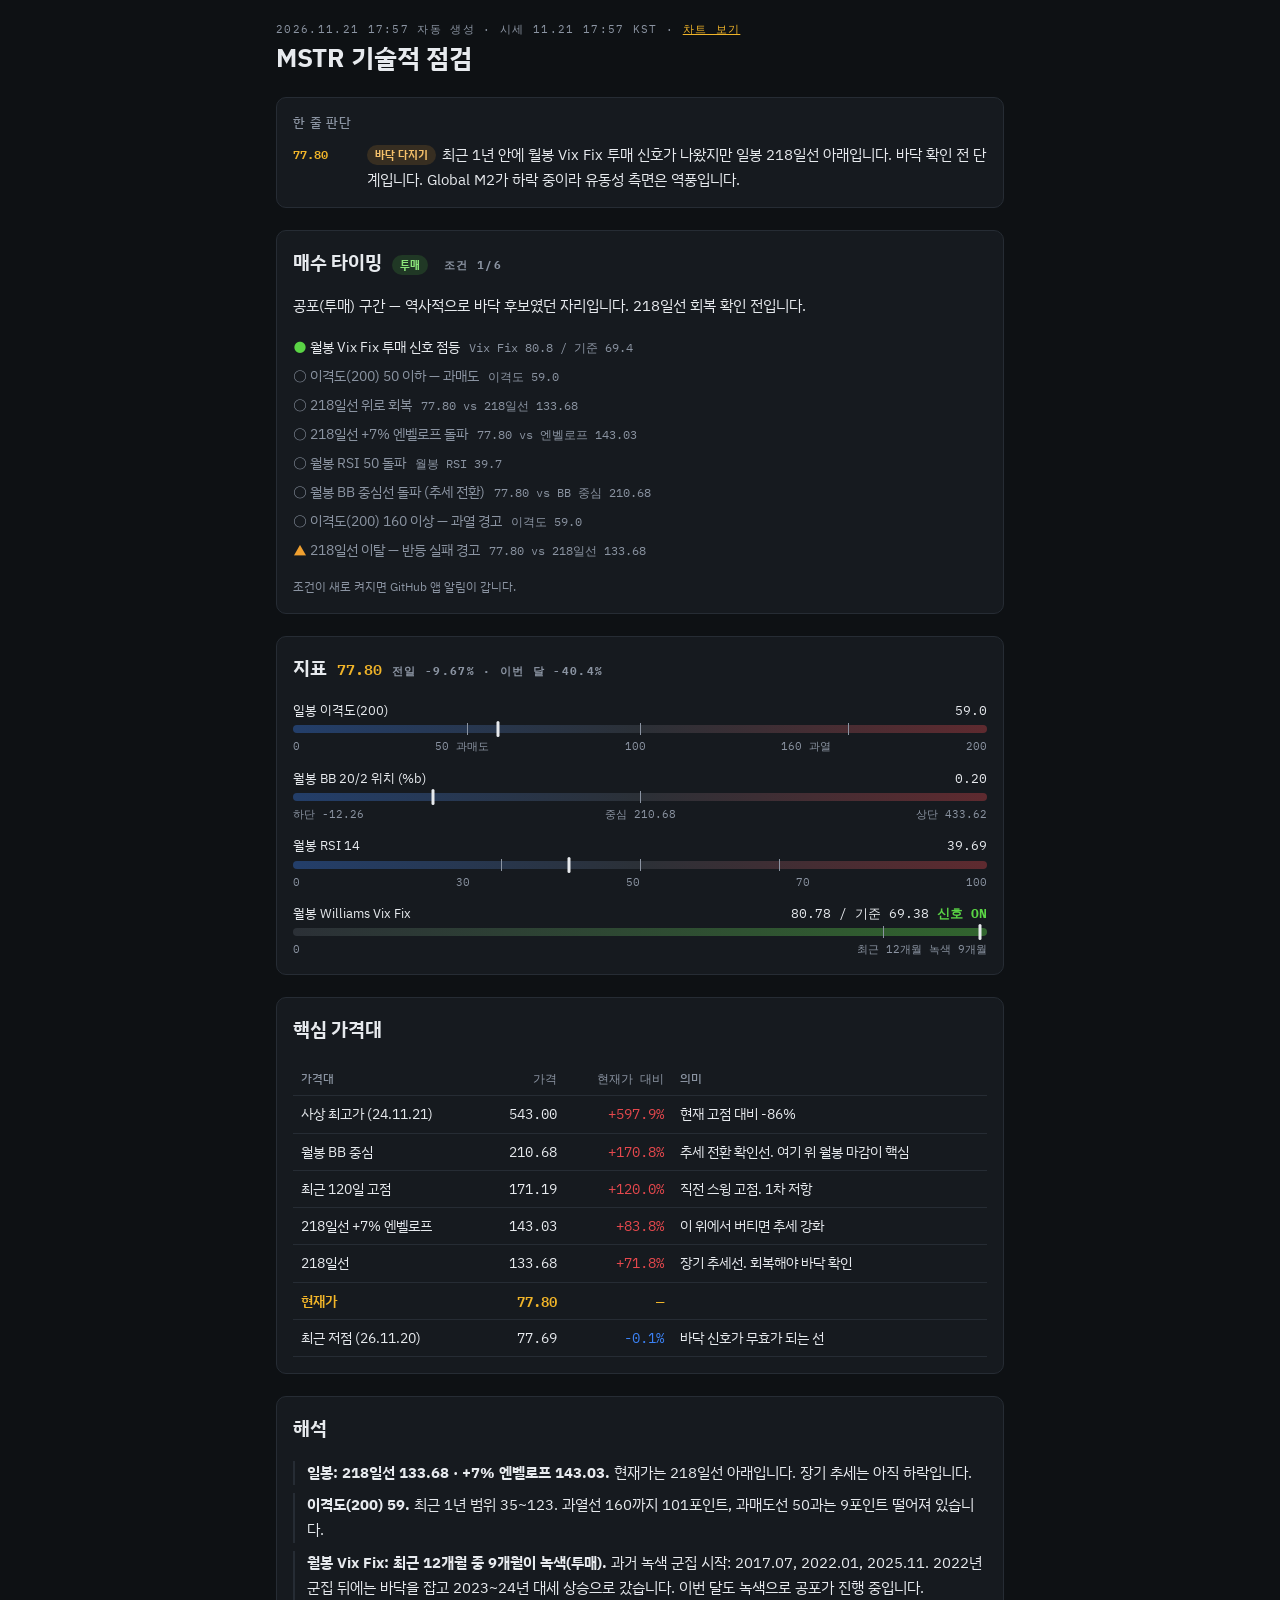
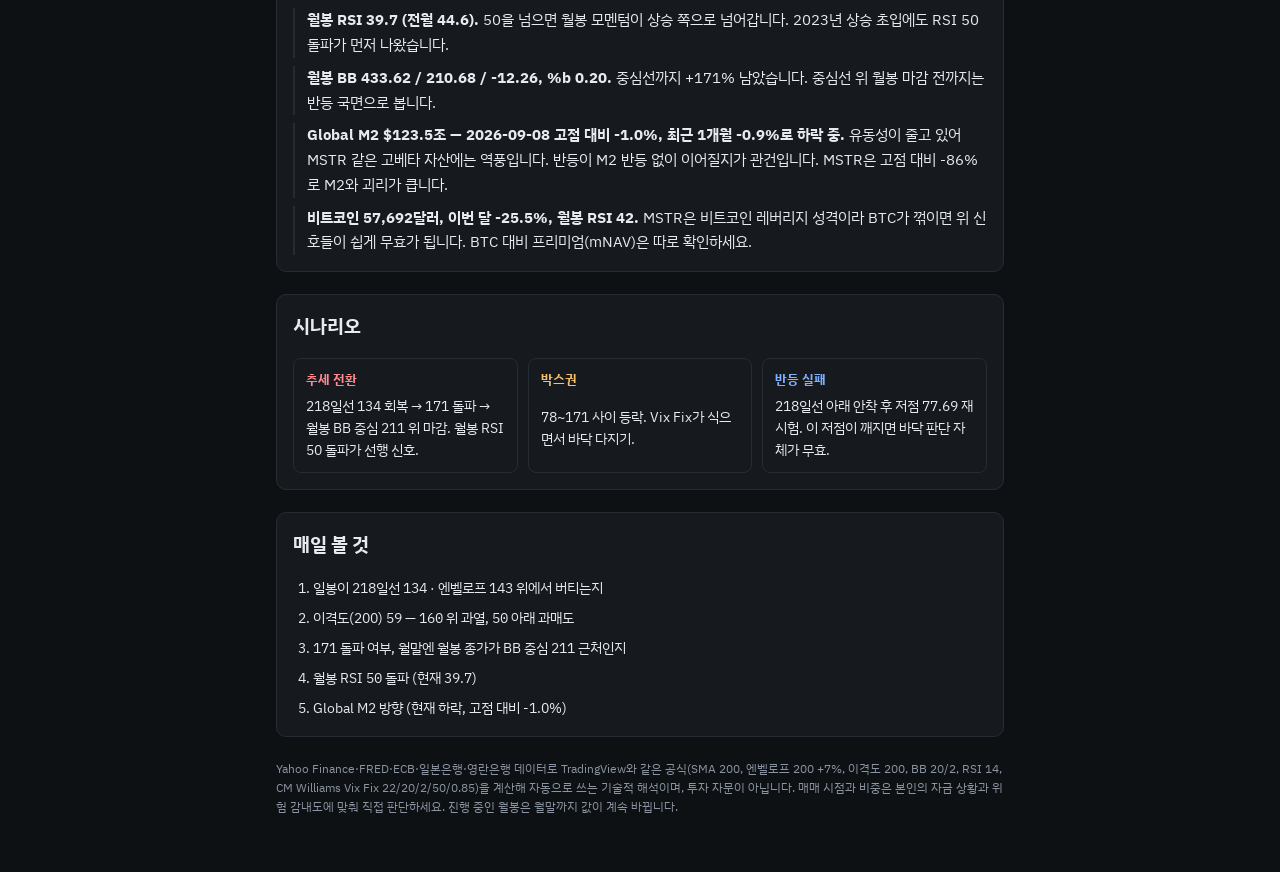
==== report.html @ 1c13c68f "data: 2026-11-21 08:57" ====
<!doctype html><html lang="ko"><head><meta charset="utf-8"><meta name="viewport" content="width=device-width,initial-scale=1,viewport-fit=cover">
<title>MSTR 기술적 점검</title>
<link rel="stylesheet" href="https://fonts.googleapis.com/css2?family=IBM+Plex+Sans+KR:wght@400;500;700&family=IBM+Plex+Mono:wght@400;600&display=swap">
<style>
  
  :root {
    --bg:#0e1114; --panel:#161a1f; --line:#262c34; --fg:#e7eaee; --muted:#8b94a2;
    --accent:#f0b429; --bull:#e5484d; --bear:#3b82f6; --ok:#5ad445; --warn:#f0a030;
    --sans:"IBM Plex Sans KR","Apple SD Gothic Neo","Noto Sans KR",system-ui,sans-serif;
    --mono:"IBM Plex Mono",ui-monospace,Menlo,monospace;
    color-scheme:dark;
  }
  * { box-sizing:border-box; }
  body { margin:0; background:var(--bg); color:var(--fg); font-family:var(--sans); font-size:15px; line-height:1.65; }
  .wrap { max-width:760px; margin:0 auto; padding-inline:16px; padding-block:20px 56px; display:flex; flex-direction:column; gap:22px; }
  header { display:flex; flex-direction:column; gap:4px; }
  .eyebrow { font-family:var(--mono); font-size:11px; letter-spacing:.12em; text-transform:uppercase; color:var(--muted); }
  h1 { margin:0; font-size:26px; line-height:1.25; text-wrap:balance; }
  h2 { margin:0; font-size:19px; display:flex; align-items:baseline; gap:10px; flex-wrap:wrap; }
  h2 .px { font-family:var(--mono); font-size:15px; color:var(--accent); font-weight:600; }
  h3 { margin:0; font-size:13px; letter-spacing:.06em; color:var(--muted); font-weight:500; }
  p { margin:0; }
  .num { font-family:var(--mono); font-variant-numeric:tabular-nums; }
  .bl { background:var(--panel); border:1px solid var(--line); border-radius:10px; padding:14px 16px; display:grid; gap:10px; }
  .bl-row { display:grid; grid-template-columns:64px 1fr; gap:10px; align-items:start; }
  .tag { font-family:var(--mono); font-size:12px; font-weight:600; padding:2px 0; color:var(--accent); }
  .pill { display:inline-block; font-size:11px; font-weight:700; padding:1px 8px; border-radius:999px; margin-right:6px; vertical-align:1px; }
  .p-hot { background:rgba(229,72,77,.16); color:#ff8a8d; }
  .p-turn { background:rgba(90,212,69,.14); color:#8be37a; }
  .p-mix { background:rgba(240,160,48,.15); color:#f5c06a; }
  section.card { background:var(--panel); border:1px solid var(--line); border-radius:10px; padding:16px; display:flex; flex-direction:column; gap:16px; }
  .gauges { display:grid; gap:12px; }
  .g { display:grid; gap:4px; }
  .g-top { display:flex; justify-content:space-between; font-size:13px; gap:8px; }
  .g-top span:last-child { font-family:var(--mono); color:var(--fg); }
  .track { position:relative; height:8px; border-radius:4px; background:linear-gradient(90deg, rgba(59,130,246,.35), rgba(139,148,162,.18) 50%, rgba(229,72,77,.35)); }
  .track.vix { background:linear-gradient(90deg, rgba(139,148,162,.18), rgba(90,212,69,.4)); }
  .mark { position:absolute; top:-4px; width:3px; height:16px; background:var(--fg); border-radius:2px; transform:translateX(-50%); }
  .tick { position:absolute; top:-2px; width:1px; height:12px; background:var(--muted); }
  .g-cap { display:flex; justify-content:space-between; font-family:var(--mono); font-size:11px; color:var(--muted); }
  .levels { overflow-x:auto; }
  table { width:100%; border-collapse:collapse; font-size:13.5px; }
  th, td { text-align:left; padding:7px 8px; border-bottom:1px solid var(--line); vertical-align:top; }
  th { font-weight:500; color:var(--muted); font-size:12px; }
  td.r, th.r { text-align:right; font-family:var(--mono); font-variant-numeric:tabular-nums; white-space:nowrap; }
  .up { color:var(--bull); } .dn { color:var(--bear); }
  .read { display:grid; gap:8px; }
  .read p { padding-left:12px; border-left:2px solid var(--line); }
  .read b { color:var(--fg); }
  .sc { display:grid; grid-template-columns:repeat(auto-fit,minmax(200px,1fr)); gap:10px; }
  .sc > div { border:1px solid var(--line); border-radius:8px; padding:10px 12px; display:grid; gap:4px; min-width:0; font-size:13.5px; }
  .sc .h { font-weight:700; font-size:13px; }
  .sc .h.b { color:#ff8a8d; } .sc .h.n { color:#f5c06a; } .sc .h.s { color:#7fb0ff; }
  ol.check { margin:0; padding-left:20px; display:grid; gap:6px; font-size:14px; }
  .fine { font-size:12px; color:var(--muted); line-height:1.6; }
  @media (max-width:480px){ h1 { font-size:22px; } .bl-row { grid-template-columns:52px 1fr; } }

  a { color:var(--accent); }
  .on { color:var(--ok); }
 tr.cur td { color:var(--accent); font-weight:600; } .alist { list-style:none; margin:0; padding:0; display:grid; gap:6px; font-size:14px; } .alist li { color:var(--muted); } .alist li.on { color:var(--fg); } .alist li.on span { color:var(--ok); } .alist li.warn span { color:var(--warn); } .alist em { font-style:normal; font-family:var(--mono); font-size:12px; color:var(--muted); margin-left:6px; } .st-투매,.st-회복 { background:rgba(90,212,69,.16); color:#8be37a; } .st-전환 { background:rgba(41,98,255,.2); color:#8fb0ff; } .st-과열 { background:rgba(229,72,77,.16); color:#ff8a8d; } .st-관망 { background:rgba(139,148,162,.18); color:#c9cfd8; }</style></head><body><div class="wrap">
<header><span class="eyebrow">2026.11.21 17:57 자동 생성 · 시세 11.21 17:57 KST · <a href="./">차트 보기</a></span>
<h1>MSTR 기술적 점검</h1></header>

<div class="bl"><h3>한 줄 판단</h3>
<div class="bl-row"><span class="tag">77.80</span><p><span class="pill p-mix">바닥 다지기</span>최근 1년 안에 월봉 Vix Fix 투매 신호가 나왔지만 일봉 218일선 아래입니다. 바닥 확인 전 단계입니다. Global M2가 하락 중이라 유동성 측면은 역풍입니다.</p></div></div>

<section class="card"><h2>매수 타이밍 <span class="pill st-투매">투매</span><span class="eyebrow">조건 1/6</span></h2>
<p>공포(투매) 구간 — 역사적으로 바닥 후보였던 자리입니다. 218일선 회복 확인 전입니다.</p><ul class="alist"><li class="on"><span>●</span> 월봉 Vix Fix 투매 신호 점등 <em>Vix Fix 80.8 / 기준 69.4</em></li><li class=""><span>○</span> 이격도(200) 50 이하 — 과매도 <em>이격도 59.0</em></li><li class=""><span>○</span> 218일선 위로 회복 <em>77.80 vs 218일선 133.68</em></li><li class=""><span>○</span> 218일선 +7% 엔벨로프 돌파 <em>77.80 vs 엔벨로프 143.03</em></li><li class=""><span>○</span> 월봉 RSI 50 돌파 <em>월봉 RSI 39.7</em></li><li class=""><span>○</span> 월봉 BB 중심선 돌파 (추세 전환) <em>77.80 vs BB 중심 210.68</em></li><li class=""><span>○</span> 이격도(200) 160 이상 — 과열 경고 <em>이격도 59.0</em></li><li class="warn"><span>▲</span> 218일선 이탈 — 반등 실패 경고 <em>77.80 vs 218일선 133.68</em></li></ul><p class="fine">조건이 새로 켜지면 GitHub 앱 알림이 갑니다.</p></section>

<section class="card"><h2>지표 <span class="px">77.80</span><span class="eyebrow">전일 -9.67% · 이번 달 -40.4%</span></h2>
<div class="gauges">
<div class="g"><div class="g-top"><span>일봉 이격도(200)</span><span>59.0</span></div><div class="track"><span class="tick" style="left:25%"></span><span class="tick" style="left:50%"></span><span class="tick" style="left:80%"></span><span class="mark" style="left:29.5%"></span></div><div class="g-cap"><span>0</span><span>50 과매도</span><span>100</span><span>160 과열</span><span>200</span></div></div>
<div class="g"><div class="g-top"><span>월봉 BB 20/2 위치 (%b)</span><span>0.20</span></div><div class="track"><span class="tick" style="left:50%"></span><span class="mark" style="left:20.2%"></span></div><div class="g-cap"><span>하단 -12.26</span><span>중심 210.68</span><span>상단 433.62</span></div></div>
<div class="g"><div class="g-top"><span>월봉 RSI 14</span><span>39.69</span></div><div class="track"><span class="tick" style="left:30%"></span><span class="tick" style="left:50%"></span><span class="tick" style="left:70%"></span><span class="mark" style="left:39.7%"></span></div><div class="g-cap"><span>0</span><span>30</span><span>50</span><span>70</span><span>100</span></div></div>
<div class="g"><div class="g-top"><span>월봉 Williams Vix Fix</span><span>80.78 / 기준 69.38 <b class="on">신호 ON</b></span></div><div class="track vix"><span class="tick" style="left:85%"></span><span class="mark" style="left:99.0%"></span></div><div class="g-cap"><span>0</span><span>최근 12개월 녹색 9개월</span></div></div>
</div></section>

<section class="card"><h2>핵심 가격대</h2>
<div class="levels"><table><thead><tr><th>가격대</th><th class="r">가격</th><th class="r">현재가 대비</th><th>의미</th></tr></thead><tbody>
<tr><td>사상 최고가 (24.11.21)</td><td class="r">543.00</td><td class="r up">+597.9%</td><td>현재 고점 대비 -86%</td></tr><tr><td>월봉 BB 중심</td><td class="r">210.68</td><td class="r up">+170.8%</td><td>추세 전환 확인선. 여기 위 월봉 마감이 핵심</td></tr><tr><td>최근 120일 고점</td><td class="r">171.19</td><td class="r up">+120.0%</td><td>직전 스윙 고점. 1차 저항</td></tr><tr><td>218일선 +7% 엔벨로프</td><td class="r">143.03</td><td class="r up">+83.8%</td><td>이 위에서 버티면 추세 강화</td></tr><tr><td>218일선</td><td class="r">133.68</td><td class="r up">+71.8%</td><td>장기 추세선. 회복해야 바닥 확인</td></tr><tr class="cur"><td>현재가</td><td class="r">77.80</td><td class="r">—</td><td></td></tr><tr><td>최근 저점 (26.11.20)</td><td class="r">77.69</td><td class="r dn">-0.1%</td><td>바닥 신호가 무효가 되는 선</td></tr>
</tbody></table></div></section>

<section class="card"><h2>해석</h2><div class="read"><p><b>일봉: 218일선 133.68 · +7% 엔벨로프 143.03.</b> 현재가는 218일선 아래입니다. 장기 추세는 아직 하락입니다.</p><p><b>이격도(200) 59.</b> 최근 1년 범위 35~123. 과열선 160까지 101포인트, 과매도선 50과는 9포인트 떨어져 있습니다.</p><p><b>월봉 Vix Fix: 최근 12개월 중 9개월이 녹색(투매).</b> 과거 녹색 군집 시작: 2017.07, 2022.01, 2025.11. 2022년 군집 뒤에는 바닥을 잡고 2023~24년 대세 상승으로 갔습니다. 이번 달도 녹색으로 공포가 진행 중입니다.</p><p><b>월봉 RSI 39.7 (전월 44.6).</b> 50을 넘으면 월봉 모멘텀이 상승 쪽으로 넘어갑니다. 2023년 상승 초입에도 RSI 50 돌파가 먼저 나왔습니다.</p><p><b>월봉 BB 433.62 / 210.68 / -12.26, %b 0.20.</b> 중심선까지 +171% 남았습니다. 중심선 위 월봉 마감 전까지는 반등 국면으로 봅니다.</p><p><b>Global M2 $123.5조 — 2026-09-08 고점 대비 -1.0%, 최근 1개월 -0.9%로 하락 중.</b> 유동성이 줄고 있어 MSTR 같은 고베타 자산에는 역풍입니다. 반등이 M2 반등 없이 이어질지가 관건입니다. MSTR은 고점 대비 -86%로 M2와 괴리가 큽니다.</p><p><b>비트코인 57,692달러, 이번 달 -25.5%, 월봉 RSI 42.</b> MSTR은 비트코인 레버리지 성격이라 BTC가 꺾이면 위 신호들이 쉽게 무효가 됩니다. BTC 대비 프리미엄(mNAV)은 따로 확인하세요.</p></div></section>

<section class="card"><h2>시나리오</h2><div class="sc">
<div><span class="h b">추세 전환</span><span>218일선 134 회복 → 171 돌파 → 월봉 BB 중심 211 위 마감. 월봉 RSI 50 돌파가 선행 신호.</span></div>
<div><span class="h n">박스권</span><span>78~171 사이 등락. Vix Fix가 식으면서 바닥 다지기.</span></div>
<div><span class="h s">반등 실패</span><span>218일선 아래 안착 후 저점 77.69 재시험. 이 저점이 깨지면 바닥 판단 자체가 무효.</span></div>
</div></section>

<section class="card"><h2>매일 볼 것</h2><ol class="check">
<li>일봉이 218일선 <span class="num">134</span> · 엔벨로프 <span class="num">143</span> 위에서 버티는지</li>
<li>이격도(200) <span class="num">59</span> — <span class="num">160</span> 위 과열, <span class="num">50</span> 아래 과매도</li>
<li><span class="num">171</span> 돌파 여부, 월말엔 월봉 종가가 BB 중심 <span class="num">211</span> 근처인지</li>
<li>월봉 RSI <span class="num">50</span> 돌파 (현재 39.7)</li>
<li>Global M2 방향 (현재 하락, 고점 대비 -1.0%)</li>
</ol></section>

<p class="fine">Yahoo Finance·FRED·ECB·일본은행·영란은행 데이터로 TradingView와 같은 공식(SMA 200, 엔벨로프 200 +7%, 이격도 200, BB 20/2, RSI 14, CM Williams Vix Fix 22/20/2/50/0.85)을 계산해 자동으로 쓰는 기술적 해석이며, 투자 자문이 아닙니다. 매매 시점과 비중은 본인의 자금 상황과 위험 감내도에 맞춰 직접 판단하세요. 진행 중인 월봉은 월말까지 값이 계속 바뀝니다.</p>
</div></body></html>
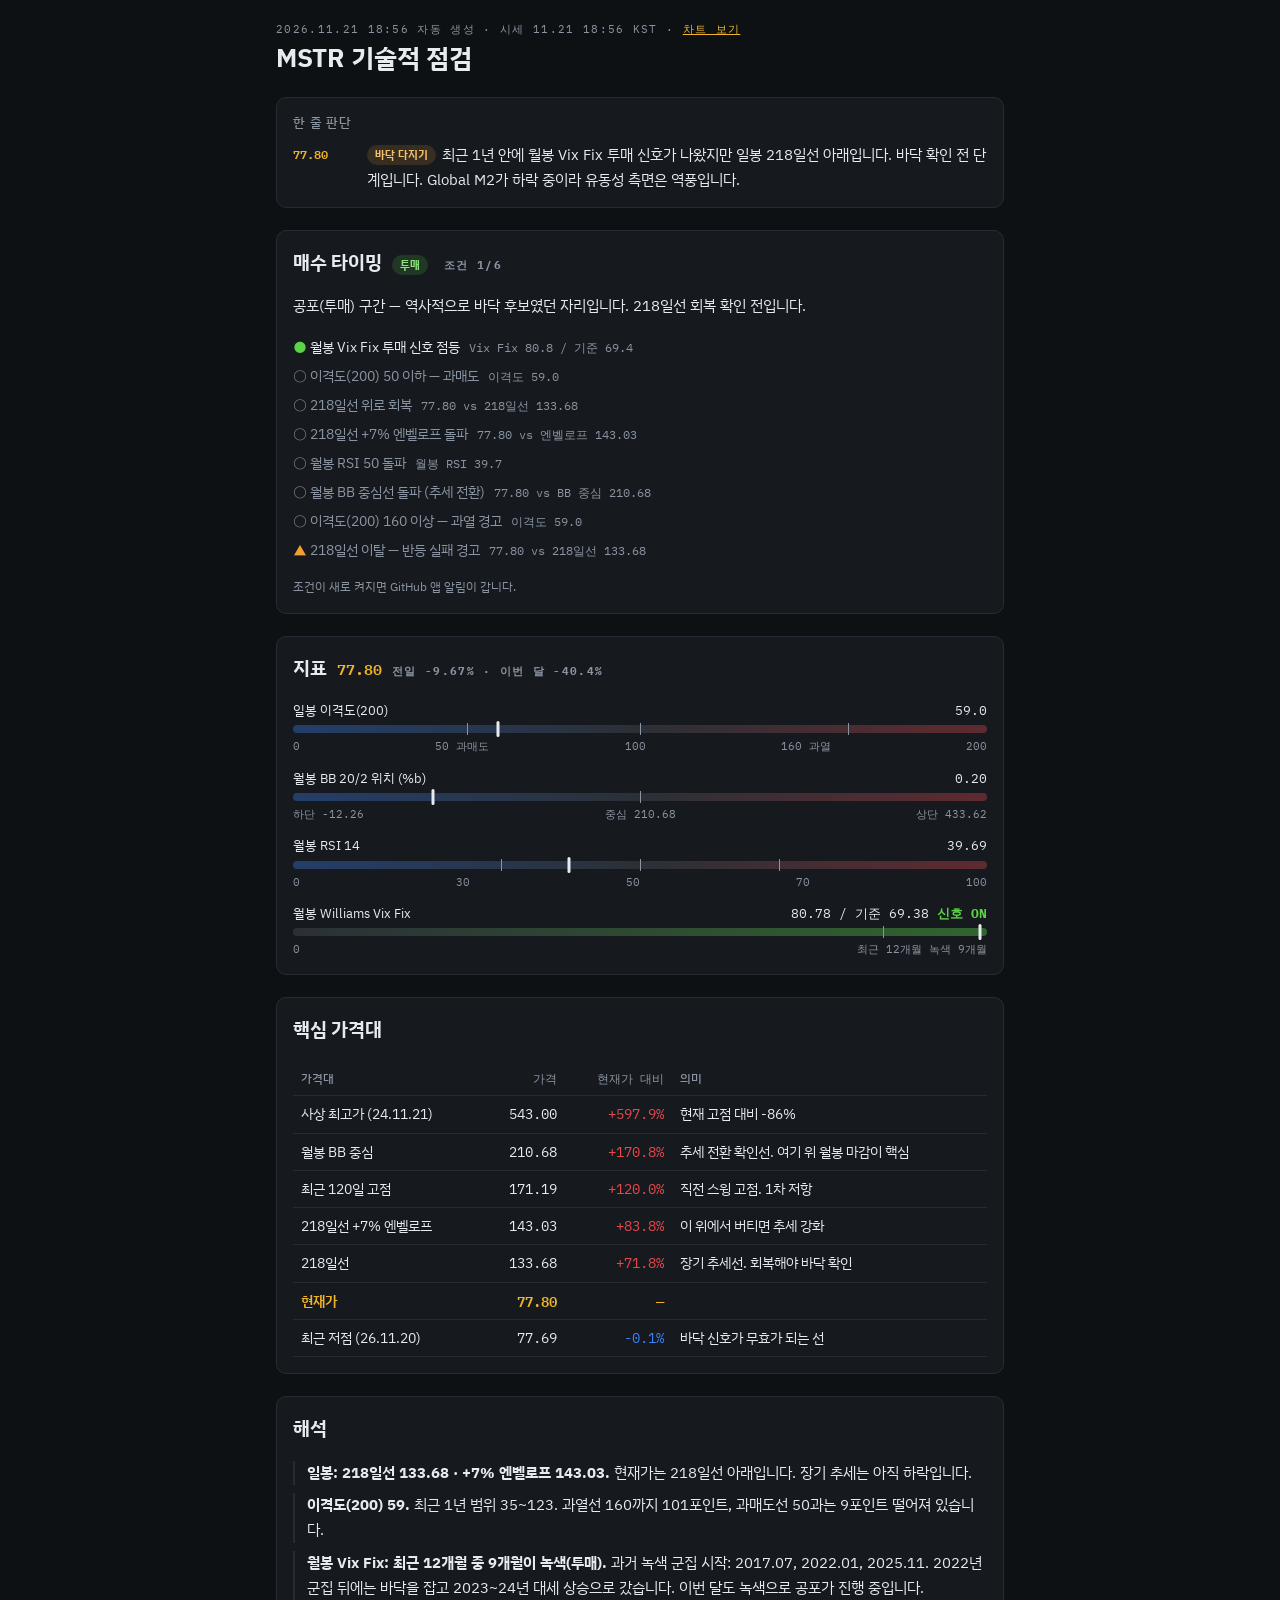
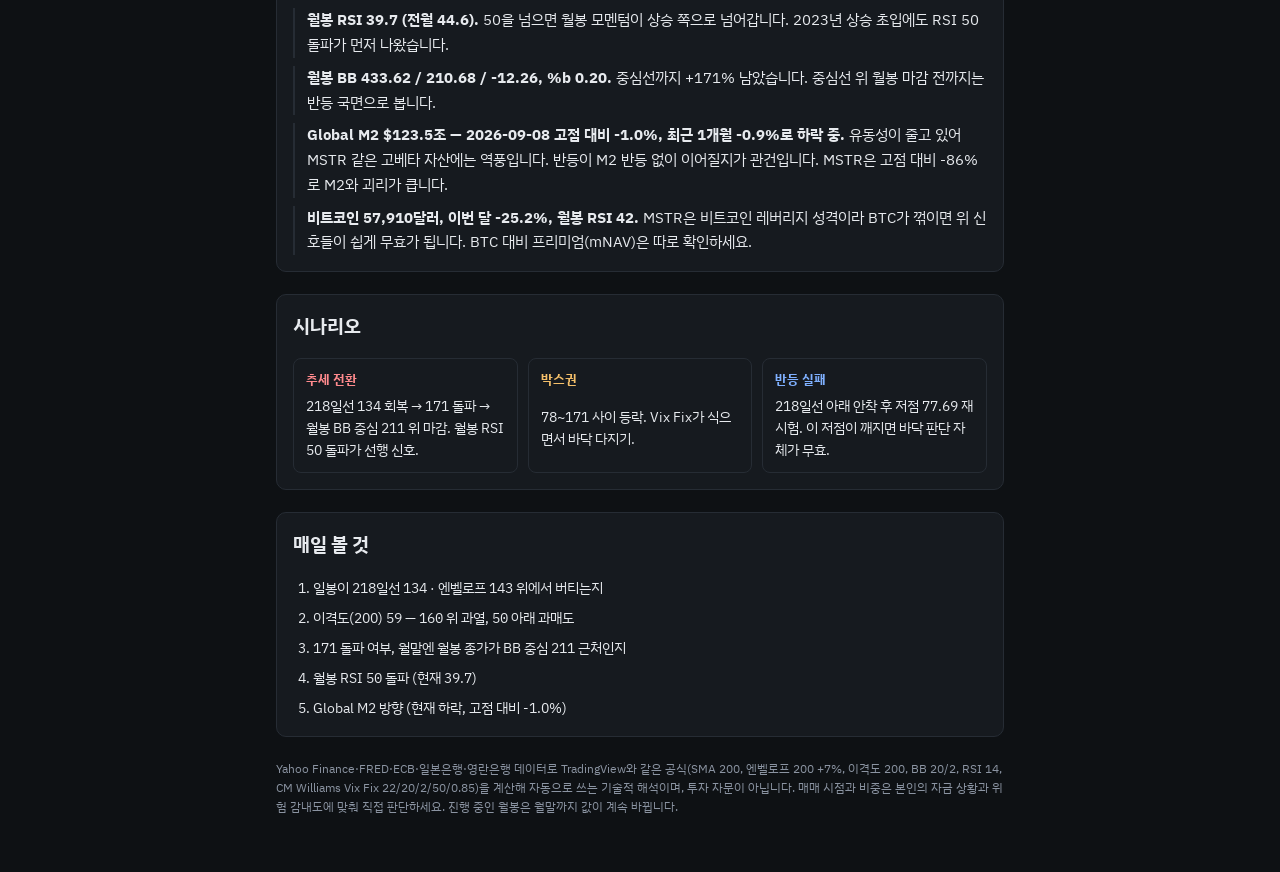
==== commit 743c511c: "data: 2026-11-21 09:56" ====
--- a/report.html
+++ b/report.html
@@ -58,7 +58,7 @@
   a { color:var(--accent); }
   .on { color:var(--ok); }
  tr.cur td { color:var(--accent); font-weight:600; } .alist { list-style:none; margin:0; padding:0; display:grid; gap:6px; font-size:14px; } .alist li { color:var(--muted); } .alist li.on { color:var(--fg); } .alist li.on span { color:var(--ok); } .alist li.warn span { color:var(--warn); } .alist em { font-style:normal; font-family:var(--mono); font-size:12px; color:var(--muted); margin-left:6px; } .st-투매,.st-회복 { background:rgba(90,212,69,.16); color:#8be37a; } .st-전환 { background:rgba(41,98,255,.2); color:#8fb0ff; } .st-과열 { background:rgba(229,72,77,.16); color:#ff8a8d; } .st-관망 { background:rgba(139,148,162,.18); color:#c9cfd8; }</style></head><body><div class="wrap">
-<header><span class="eyebrow">2026.11.21 17:57 자동 생성 · 시세 11.21 17:57 KST · <a href="./">차트 보기</a></span>
+<header><span class="eyebrow">2026.11.21 18:56 자동 생성 · 시세 11.21 18:56 KST · <a href="./">차트 보기</a></span>
 <h1>MSTR 기술적 점검</h1></header>
 
 <div class="bl"><h3>한 줄 판단</h3>
@@ -80,7 +80,7 @@
 <tr><td>사상 최고가 (24.11.21)</td><td class="r">543.00</td><td class="r up">+597.9%</td><td>현재 고점 대비 -86%</td></tr><tr><td>월봉 BB 중심</td><td class="r">210.68</td><td class="r up">+170.8%</td><td>추세 전환 확인선. 여기 위 월봉 마감이 핵심</td></tr><tr><td>최근 120일 고점</td><td class="r">171.19</td><td class="r up">+120.0%</td><td>직전 스윙 고점. 1차 저항</td></tr><tr><td>218일선 +7% 엔벨로프</td><td class="r">143.03</td><td class="r up">+83.8%</td><td>이 위에서 버티면 추세 강화</td></tr><tr><td>218일선</td><td class="r">133.68</td><td class="r up">+71.8%</td><td>장기 추세선. 회복해야 바닥 확인</td></tr><tr class="cur"><td>현재가</td><td class="r">77.80</td><td class="r">—</td><td></td></tr><tr><td>최근 저점 (26.11.20)</td><td class="r">77.69</td><td class="r dn">-0.1%</td><td>바닥 신호가 무효가 되는 선</td></tr>
 </tbody></table></div></section>
 
-<section class="card"><h2>해석</h2><div class="read"><p><b>일봉: 218일선 133.68 · +7% 엔벨로프 143.03.</b> 현재가는 218일선 아래입니다. 장기 추세는 아직 하락입니다.</p><p><b>이격도(200) 59.</b> 최근 1년 범위 35~123. 과열선 160까지 101포인트, 과매도선 50과는 9포인트 떨어져 있습니다.</p><p><b>월봉 Vix Fix: 최근 12개월 중 9개월이 녹색(투매).</b> 과거 녹색 군집 시작: 2017.07, 2022.01, 2025.11. 2022년 군집 뒤에는 바닥을 잡고 2023~24년 대세 상승으로 갔습니다. 이번 달도 녹색으로 공포가 진행 중입니다.</p><p><b>월봉 RSI 39.7 (전월 44.6).</b> 50을 넘으면 월봉 모멘텀이 상승 쪽으로 넘어갑니다. 2023년 상승 초입에도 RSI 50 돌파가 먼저 나왔습니다.</p><p><b>월봉 BB 433.62 / 210.68 / -12.26, %b 0.20.</b> 중심선까지 +171% 남았습니다. 중심선 위 월봉 마감 전까지는 반등 국면으로 봅니다.</p><p><b>Global M2 $123.5조 — 2026-09-08 고점 대비 -1.0%, 최근 1개월 -0.9%로 하락 중.</b> 유동성이 줄고 있어 MSTR 같은 고베타 자산에는 역풍입니다. 반등이 M2 반등 없이 이어질지가 관건입니다. MSTR은 고점 대비 -86%로 M2와 괴리가 큽니다.</p><p><b>비트코인 57,692달러, 이번 달 -25.5%, 월봉 RSI 42.</b> MSTR은 비트코인 레버리지 성격이라 BTC가 꺾이면 위 신호들이 쉽게 무효가 됩니다. BTC 대비 프리미엄(mNAV)은 따로 확인하세요.</p></div></section>
+<section class="card"><h2>해석</h2><div class="read"><p><b>일봉: 218일선 133.68 · +7% 엔벨로프 143.03.</b> 현재가는 218일선 아래입니다. 장기 추세는 아직 하락입니다.</p><p><b>이격도(200) 59.</b> 최근 1년 범위 35~123. 과열선 160까지 101포인트, 과매도선 50과는 9포인트 떨어져 있습니다.</p><p><b>월봉 Vix Fix: 최근 12개월 중 9개월이 녹색(투매).</b> 과거 녹색 군집 시작: 2017.07, 2022.01, 2025.11. 2022년 군집 뒤에는 바닥을 잡고 2023~24년 대세 상승으로 갔습니다. 이번 달도 녹색으로 공포가 진행 중입니다.</p><p><b>월봉 RSI 39.7 (전월 44.6).</b> 50을 넘으면 월봉 모멘텀이 상승 쪽으로 넘어갑니다. 2023년 상승 초입에도 RSI 50 돌파가 먼저 나왔습니다.</p><p><b>월봉 BB 433.62 / 210.68 / -12.26, %b 0.20.</b> 중심선까지 +171% 남았습니다. 중심선 위 월봉 마감 전까지는 반등 국면으로 봅니다.</p><p><b>Global M2 $123.5조 — 2026-09-08 고점 대비 -1.0%, 최근 1개월 -0.9%로 하락 중.</b> 유동성이 줄고 있어 MSTR 같은 고베타 자산에는 역풍입니다. 반등이 M2 반등 없이 이어질지가 관건입니다. MSTR은 고점 대비 -86%로 M2와 괴리가 큽니다.</p><p><b>비트코인 57,910달러, 이번 달 -25.2%, 월봉 RSI 42.</b> MSTR은 비트코인 레버리지 성격이라 BTC가 꺾이면 위 신호들이 쉽게 무효가 됩니다. BTC 대비 프리미엄(mNAV)은 따로 확인하세요.</p></div></section>
 
 <section class="card"><h2>시나리오</h2><div class="sc">
 <div><span class="h b">추세 전환</span><span>218일선 134 회복 → 171 돌파 → 월봉 BB 중심 211 위 마감. 월봉 RSI 50 돌파가 선행 신호.</span></div>
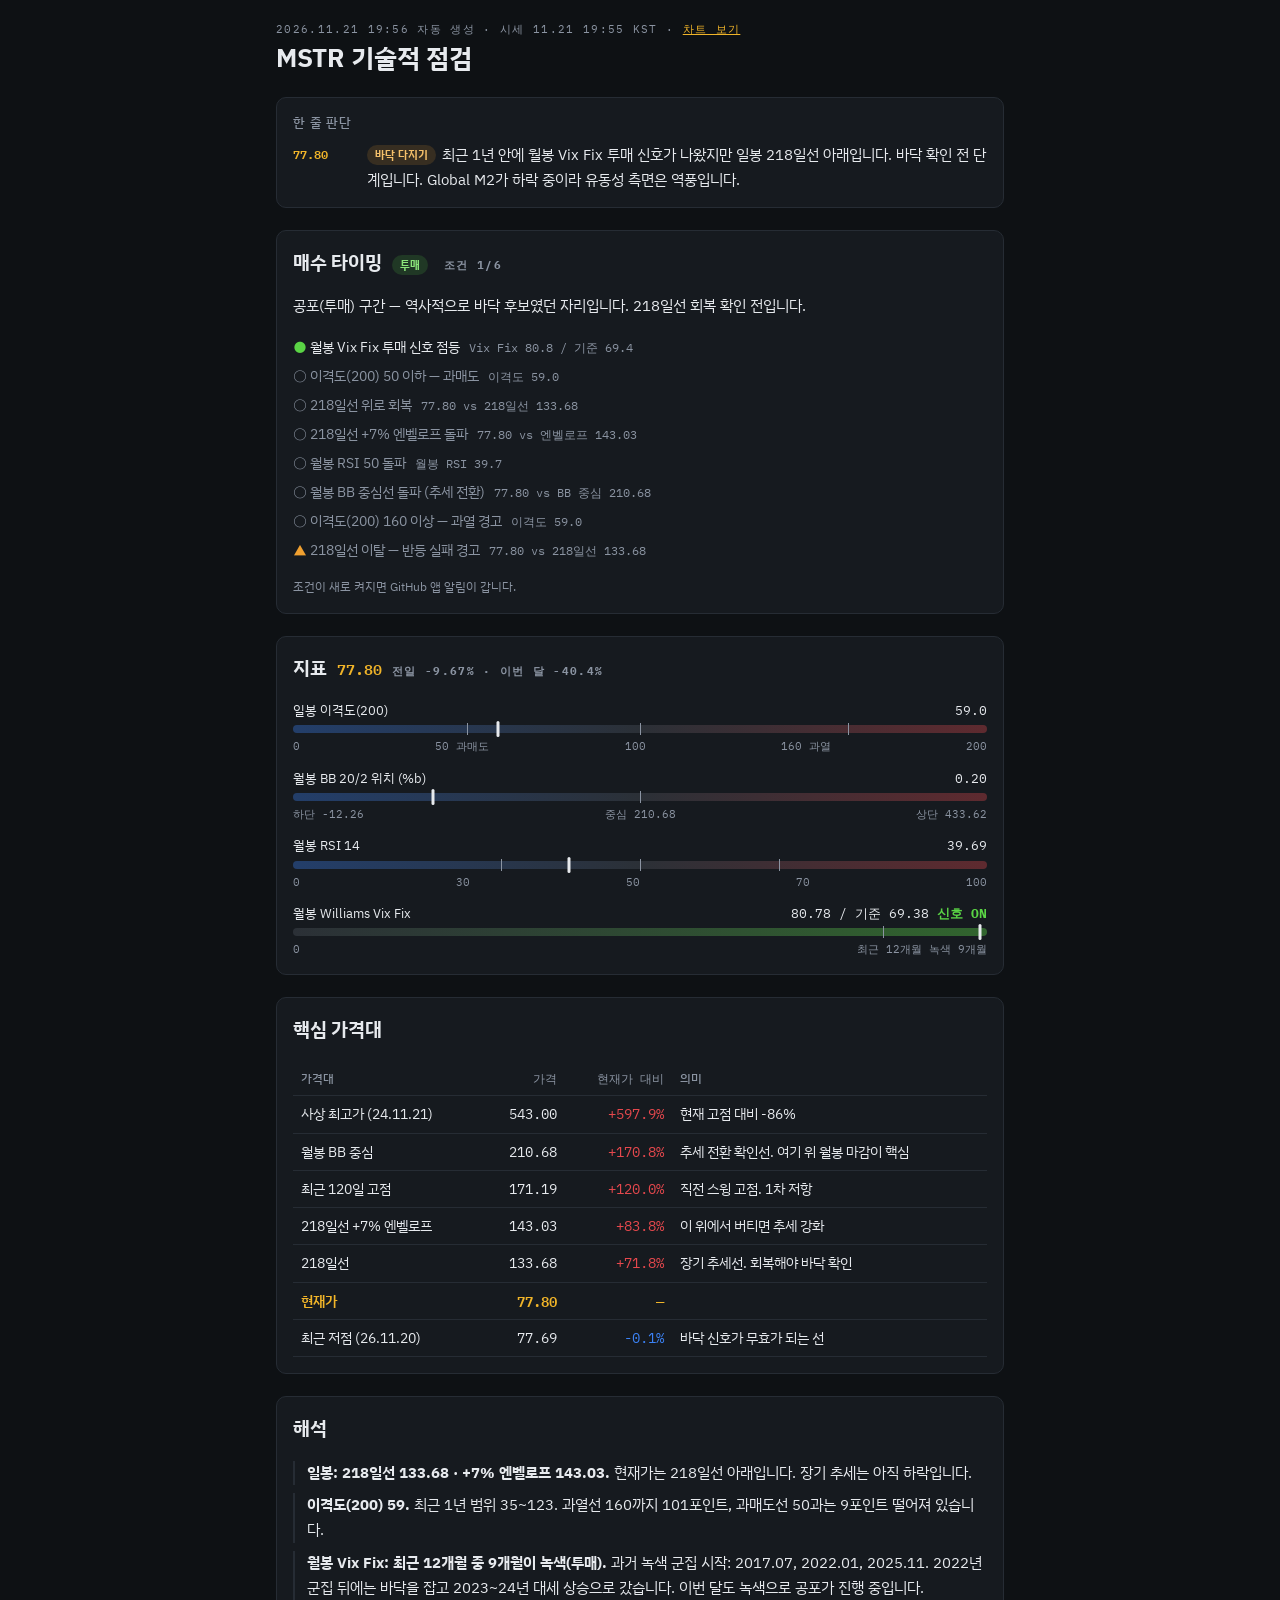
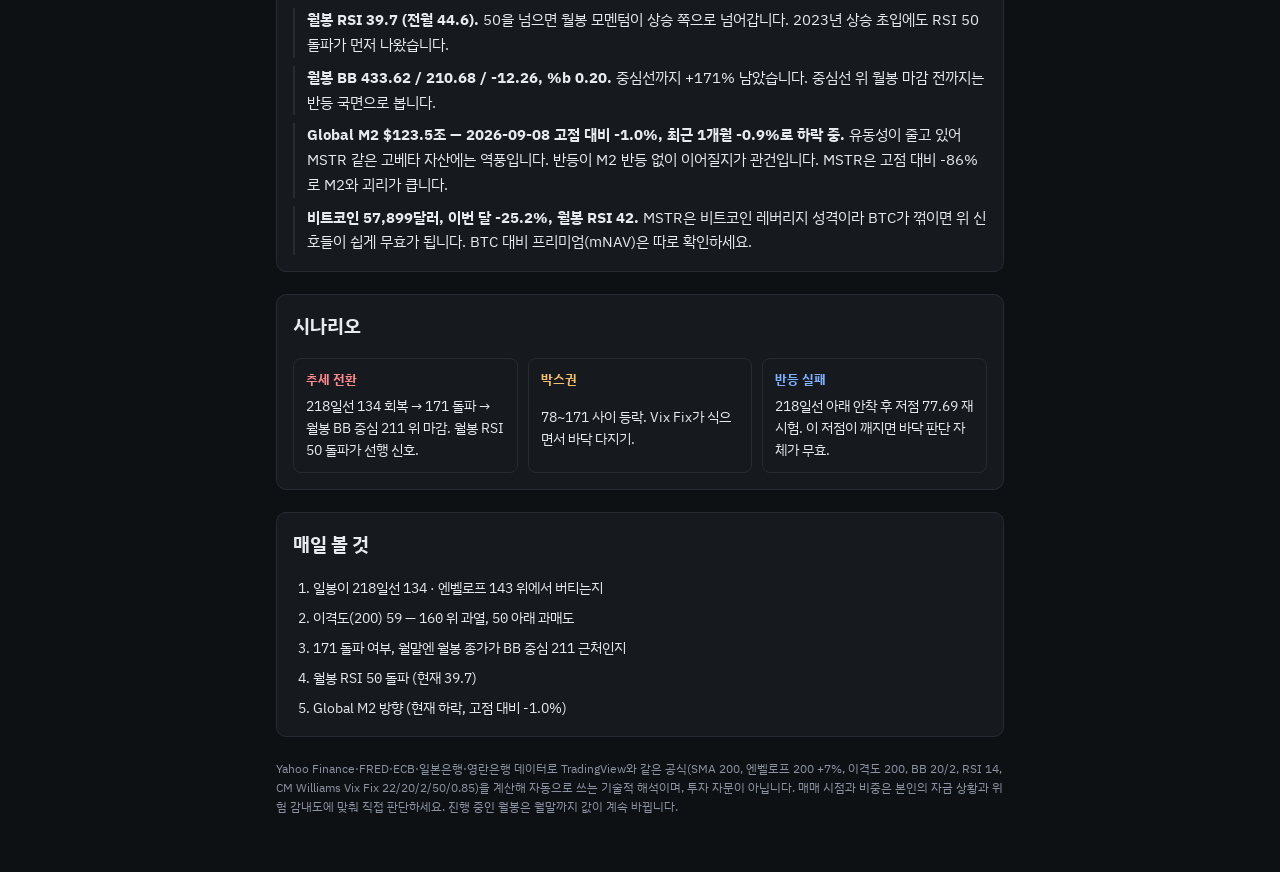
==== commit c79c114a: "data: 2026-11-21 10:56" ====
--- a/report.html
+++ b/report.html
@@ -58,7 +58,7 @@
   a { color:var(--accent); }
   .on { color:var(--ok); }
  tr.cur td { color:var(--accent); font-weight:600; } .alist { list-style:none; margin:0; padding:0; display:grid; gap:6px; font-size:14px; } .alist li { color:var(--muted); } .alist li.on { color:var(--fg); } .alist li.on span { color:var(--ok); } .alist li.warn span { color:var(--warn); } .alist em { font-style:normal; font-family:var(--mono); font-size:12px; color:var(--muted); margin-left:6px; } .st-투매,.st-회복 { background:rgba(90,212,69,.16); color:#8be37a; } .st-전환 { background:rgba(41,98,255,.2); color:#8fb0ff; } .st-과열 { background:rgba(229,72,77,.16); color:#ff8a8d; } .st-관망 { background:rgba(139,148,162,.18); color:#c9cfd8; }</style></head><body><div class="wrap">
-<header><span class="eyebrow">2026.11.21 18:56 자동 생성 · 시세 11.21 18:56 KST · <a href="./">차트 보기</a></span>
+<header><span class="eyebrow">2026.11.21 19:56 자동 생성 · 시세 11.21 19:55 KST · <a href="./">차트 보기</a></span>
 <h1>MSTR 기술적 점검</h1></header>
 
 <div class="bl"><h3>한 줄 판단</h3>
@@ -80,7 +80,7 @@
 <tr><td>사상 최고가 (24.11.21)</td><td class="r">543.00</td><td class="r up">+597.9%</td><td>현재 고점 대비 -86%</td></tr><tr><td>월봉 BB 중심</td><td class="r">210.68</td><td class="r up">+170.8%</td><td>추세 전환 확인선. 여기 위 월봉 마감이 핵심</td></tr><tr><td>최근 120일 고점</td><td class="r">171.19</td><td class="r up">+120.0%</td><td>직전 스윙 고점. 1차 저항</td></tr><tr><td>218일선 +7% 엔벨로프</td><td class="r">143.03</td><td class="r up">+83.8%</td><td>이 위에서 버티면 추세 강화</td></tr><tr><td>218일선</td><td class="r">133.68</td><td class="r up">+71.8%</td><td>장기 추세선. 회복해야 바닥 확인</td></tr><tr class="cur"><td>현재가</td><td class="r">77.80</td><td class="r">—</td><td></td></tr><tr><td>최근 저점 (26.11.20)</td><td class="r">77.69</td><td class="r dn">-0.1%</td><td>바닥 신호가 무효가 되는 선</td></tr>
 </tbody></table></div></section>
 
-<section class="card"><h2>해석</h2><div class="read"><p><b>일봉: 218일선 133.68 · +7% 엔벨로프 143.03.</b> 현재가는 218일선 아래입니다. 장기 추세는 아직 하락입니다.</p><p><b>이격도(200) 59.</b> 최근 1년 범위 35~123. 과열선 160까지 101포인트, 과매도선 50과는 9포인트 떨어져 있습니다.</p><p><b>월봉 Vix Fix: 최근 12개월 중 9개월이 녹색(투매).</b> 과거 녹색 군집 시작: 2017.07, 2022.01, 2025.11. 2022년 군집 뒤에는 바닥을 잡고 2023~24년 대세 상승으로 갔습니다. 이번 달도 녹색으로 공포가 진행 중입니다.</p><p><b>월봉 RSI 39.7 (전월 44.6).</b> 50을 넘으면 월봉 모멘텀이 상승 쪽으로 넘어갑니다. 2023년 상승 초입에도 RSI 50 돌파가 먼저 나왔습니다.</p><p><b>월봉 BB 433.62 / 210.68 / -12.26, %b 0.20.</b> 중심선까지 +171% 남았습니다. 중심선 위 월봉 마감 전까지는 반등 국면으로 봅니다.</p><p><b>Global M2 $123.5조 — 2026-09-08 고점 대비 -1.0%, 최근 1개월 -0.9%로 하락 중.</b> 유동성이 줄고 있어 MSTR 같은 고베타 자산에는 역풍입니다. 반등이 M2 반등 없이 이어질지가 관건입니다. MSTR은 고점 대비 -86%로 M2와 괴리가 큽니다.</p><p><b>비트코인 57,910달러, 이번 달 -25.2%, 월봉 RSI 42.</b> MSTR은 비트코인 레버리지 성격이라 BTC가 꺾이면 위 신호들이 쉽게 무효가 됩니다. BTC 대비 프리미엄(mNAV)은 따로 확인하세요.</p></div></section>
+<section class="card"><h2>해석</h2><div class="read"><p><b>일봉: 218일선 133.68 · +7% 엔벨로프 143.03.</b> 현재가는 218일선 아래입니다. 장기 추세는 아직 하락입니다.</p><p><b>이격도(200) 59.</b> 최근 1년 범위 35~123. 과열선 160까지 101포인트, 과매도선 50과는 9포인트 떨어져 있습니다.</p><p><b>월봉 Vix Fix: 최근 12개월 중 9개월이 녹색(투매).</b> 과거 녹색 군집 시작: 2017.07, 2022.01, 2025.11. 2022년 군집 뒤에는 바닥을 잡고 2023~24년 대세 상승으로 갔습니다. 이번 달도 녹색으로 공포가 진행 중입니다.</p><p><b>월봉 RSI 39.7 (전월 44.6).</b> 50을 넘으면 월봉 모멘텀이 상승 쪽으로 넘어갑니다. 2023년 상승 초입에도 RSI 50 돌파가 먼저 나왔습니다.</p><p><b>월봉 BB 433.62 / 210.68 / -12.26, %b 0.20.</b> 중심선까지 +171% 남았습니다. 중심선 위 월봉 마감 전까지는 반등 국면으로 봅니다.</p><p><b>Global M2 $123.5조 — 2026-09-08 고점 대비 -1.0%, 최근 1개월 -0.9%로 하락 중.</b> 유동성이 줄고 있어 MSTR 같은 고베타 자산에는 역풍입니다. 반등이 M2 반등 없이 이어질지가 관건입니다. MSTR은 고점 대비 -86%로 M2와 괴리가 큽니다.</p><p><b>비트코인 57,899달러, 이번 달 -25.2%, 월봉 RSI 42.</b> MSTR은 비트코인 레버리지 성격이라 BTC가 꺾이면 위 신호들이 쉽게 무효가 됩니다. BTC 대비 프리미엄(mNAV)은 따로 확인하세요.</p></div></section>
 
 <section class="card"><h2>시나리오</h2><div class="sc">
 <div><span class="h b">추세 전환</span><span>218일선 134 회복 → 171 돌파 → 월봉 BB 중심 211 위 마감. 월봉 RSI 50 돌파가 선행 신호.</span></div>
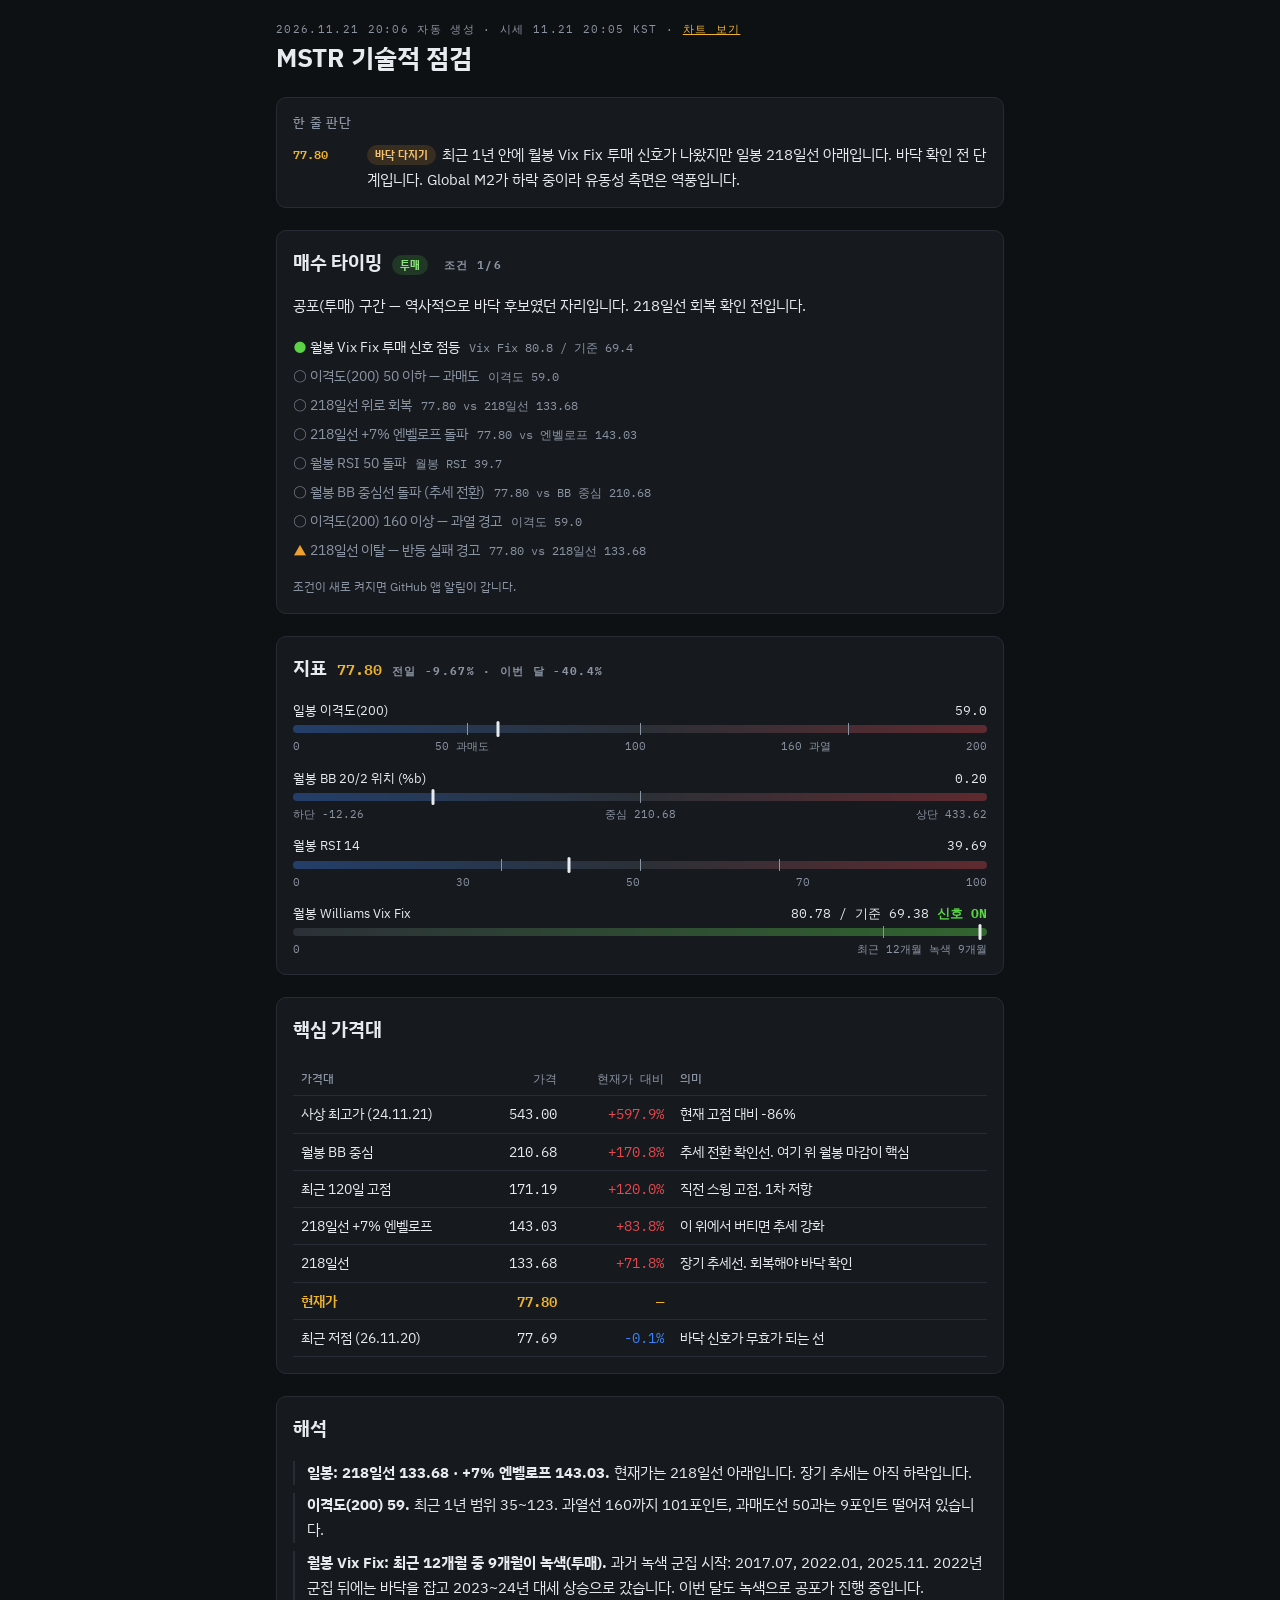
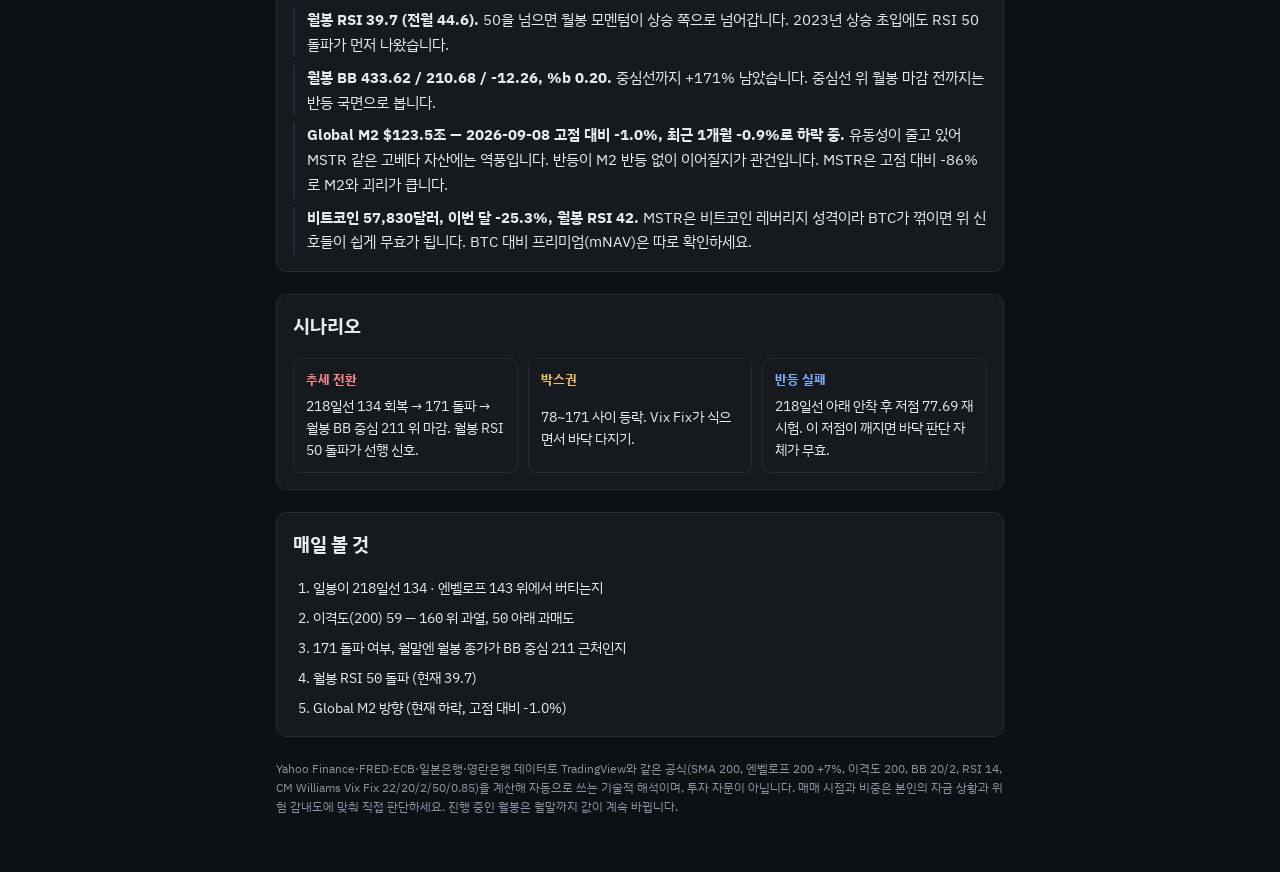
==== commit 67447bdf: "data: 2026-11-21 11:06" ====
--- a/report.html
+++ b/report.html
@@ -58,7 +58,7 @@
   a { color:var(--accent); }
   .on { color:var(--ok); }
  tr.cur td { color:var(--accent); font-weight:600; } .alist { list-style:none; margin:0; padding:0; display:grid; gap:6px; font-size:14px; } .alist li { color:var(--muted); } .alist li.on { color:var(--fg); } .alist li.on span { color:var(--ok); } .alist li.warn span { color:var(--warn); } .alist em { font-style:normal; font-family:var(--mono); font-size:12px; color:var(--muted); margin-left:6px; } .st-투매,.st-회복 { background:rgba(90,212,69,.16); color:#8be37a; } .st-전환 { background:rgba(41,98,255,.2); color:#8fb0ff; } .st-과열 { background:rgba(229,72,77,.16); color:#ff8a8d; } .st-관망 { background:rgba(139,148,162,.18); color:#c9cfd8; }</style></head><body><div class="wrap">
-<header><span class="eyebrow">2026.11.21 19:56 자동 생성 · 시세 11.21 19:55 KST · <a href="./">차트 보기</a></span>
+<header><span class="eyebrow">2026.11.21 20:06 자동 생성 · 시세 11.21 20:05 KST · <a href="./">차트 보기</a></span>
 <h1>MSTR 기술적 점검</h1></header>
 
 <div class="bl"><h3>한 줄 판단</h3>
@@ -80,7 +80,7 @@
 <tr><td>사상 최고가 (24.11.21)</td><td class="r">543.00</td><td class="r up">+597.9%</td><td>현재 고점 대비 -86%</td></tr><tr><td>월봉 BB 중심</td><td class="r">210.68</td><td class="r up">+170.8%</td><td>추세 전환 확인선. 여기 위 월봉 마감이 핵심</td></tr><tr><td>최근 120일 고점</td><td class="r">171.19</td><td class="r up">+120.0%</td><td>직전 스윙 고점. 1차 저항</td></tr><tr><td>218일선 +7% 엔벨로프</td><td class="r">143.03</td><td class="r up">+83.8%</td><td>이 위에서 버티면 추세 강화</td></tr><tr><td>218일선</td><td class="r">133.68</td><td class="r up">+71.8%</td><td>장기 추세선. 회복해야 바닥 확인</td></tr><tr class="cur"><td>현재가</td><td class="r">77.80</td><td class="r">—</td><td></td></tr><tr><td>최근 저점 (26.11.20)</td><td class="r">77.69</td><td class="r dn">-0.1%</td><td>바닥 신호가 무효가 되는 선</td></tr>
 </tbody></table></div></section>
 
-<section class="card"><h2>해석</h2><div class="read"><p><b>일봉: 218일선 133.68 · +7% 엔벨로프 143.03.</b> 현재가는 218일선 아래입니다. 장기 추세는 아직 하락입니다.</p><p><b>이격도(200) 59.</b> 최근 1년 범위 35~123. 과열선 160까지 101포인트, 과매도선 50과는 9포인트 떨어져 있습니다.</p><p><b>월봉 Vix Fix: 최근 12개월 중 9개월이 녹색(투매).</b> 과거 녹색 군집 시작: 2017.07, 2022.01, 2025.11. 2022년 군집 뒤에는 바닥을 잡고 2023~24년 대세 상승으로 갔습니다. 이번 달도 녹색으로 공포가 진행 중입니다.</p><p><b>월봉 RSI 39.7 (전월 44.6).</b> 50을 넘으면 월봉 모멘텀이 상승 쪽으로 넘어갑니다. 2023년 상승 초입에도 RSI 50 돌파가 먼저 나왔습니다.</p><p><b>월봉 BB 433.62 / 210.68 / -12.26, %b 0.20.</b> 중심선까지 +171% 남았습니다. 중심선 위 월봉 마감 전까지는 반등 국면으로 봅니다.</p><p><b>Global M2 $123.5조 — 2026-09-08 고점 대비 -1.0%, 최근 1개월 -0.9%로 하락 중.</b> 유동성이 줄고 있어 MSTR 같은 고베타 자산에는 역풍입니다. 반등이 M2 반등 없이 이어질지가 관건입니다. MSTR은 고점 대비 -86%로 M2와 괴리가 큽니다.</p><p><b>비트코인 57,899달러, 이번 달 -25.2%, 월봉 RSI 42.</b> MSTR은 비트코인 레버리지 성격이라 BTC가 꺾이면 위 신호들이 쉽게 무효가 됩니다. BTC 대비 프리미엄(mNAV)은 따로 확인하세요.</p></div></section>
+<section class="card"><h2>해석</h2><div class="read"><p><b>일봉: 218일선 133.68 · +7% 엔벨로프 143.03.</b> 현재가는 218일선 아래입니다. 장기 추세는 아직 하락입니다.</p><p><b>이격도(200) 59.</b> 최근 1년 범위 35~123. 과열선 160까지 101포인트, 과매도선 50과는 9포인트 떨어져 있습니다.</p><p><b>월봉 Vix Fix: 최근 12개월 중 9개월이 녹색(투매).</b> 과거 녹색 군집 시작: 2017.07, 2022.01, 2025.11. 2022년 군집 뒤에는 바닥을 잡고 2023~24년 대세 상승으로 갔습니다. 이번 달도 녹색으로 공포가 진행 중입니다.</p><p><b>월봉 RSI 39.7 (전월 44.6).</b> 50을 넘으면 월봉 모멘텀이 상승 쪽으로 넘어갑니다. 2023년 상승 초입에도 RSI 50 돌파가 먼저 나왔습니다.</p><p><b>월봉 BB 433.62 / 210.68 / -12.26, %b 0.20.</b> 중심선까지 +171% 남았습니다. 중심선 위 월봉 마감 전까지는 반등 국면으로 봅니다.</p><p><b>Global M2 $123.5조 — 2026-09-08 고점 대비 -1.0%, 최근 1개월 -0.9%로 하락 중.</b> 유동성이 줄고 있어 MSTR 같은 고베타 자산에는 역풍입니다. 반등이 M2 반등 없이 이어질지가 관건입니다. MSTR은 고점 대비 -86%로 M2와 괴리가 큽니다.</p><p><b>비트코인 57,830달러, 이번 달 -25.3%, 월봉 RSI 42.</b> MSTR은 비트코인 레버리지 성격이라 BTC가 꺾이면 위 신호들이 쉽게 무효가 됩니다. BTC 대비 프리미엄(mNAV)은 따로 확인하세요.</p></div></section>
 
 <section class="card"><h2>시나리오</h2><div class="sc">
 <div><span class="h b">추세 전환</span><span>218일선 134 회복 → 171 돌파 → 월봉 BB 중심 211 위 마감. 월봉 RSI 50 돌파가 선행 신호.</span></div>
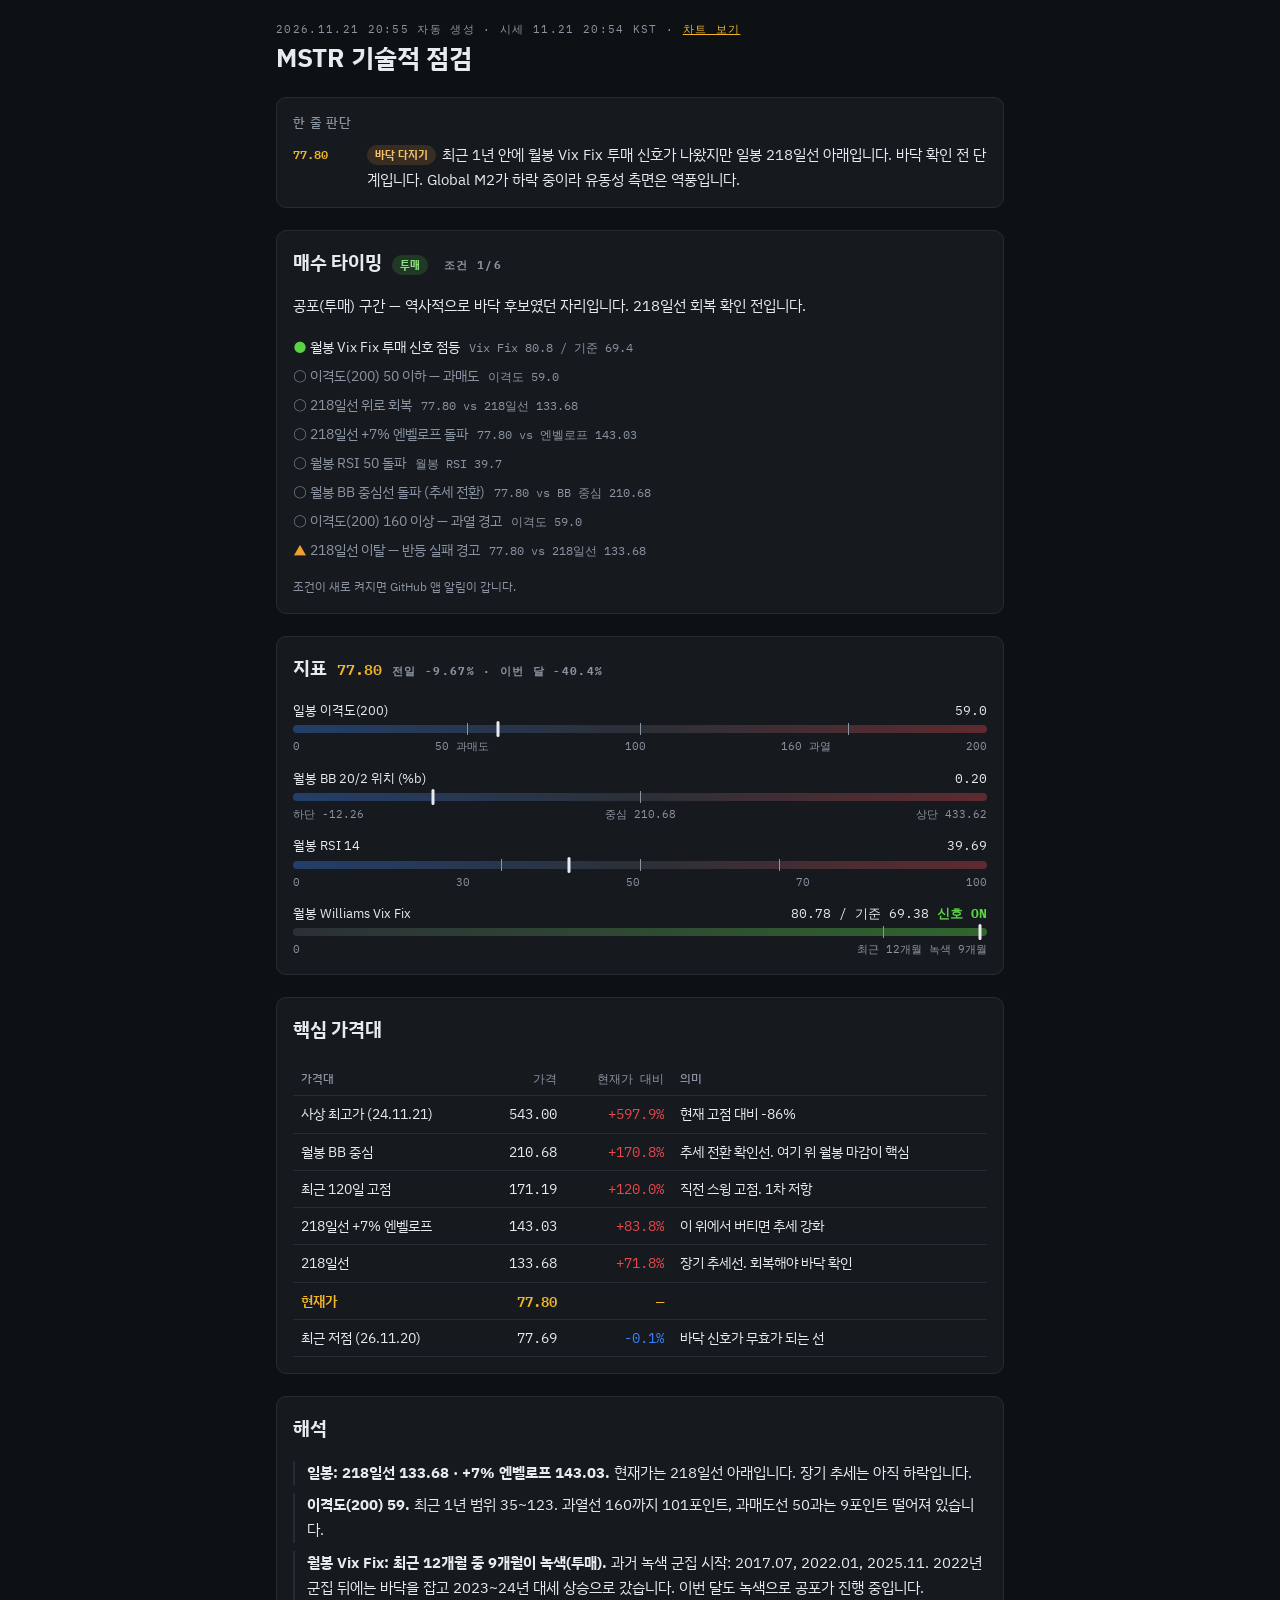
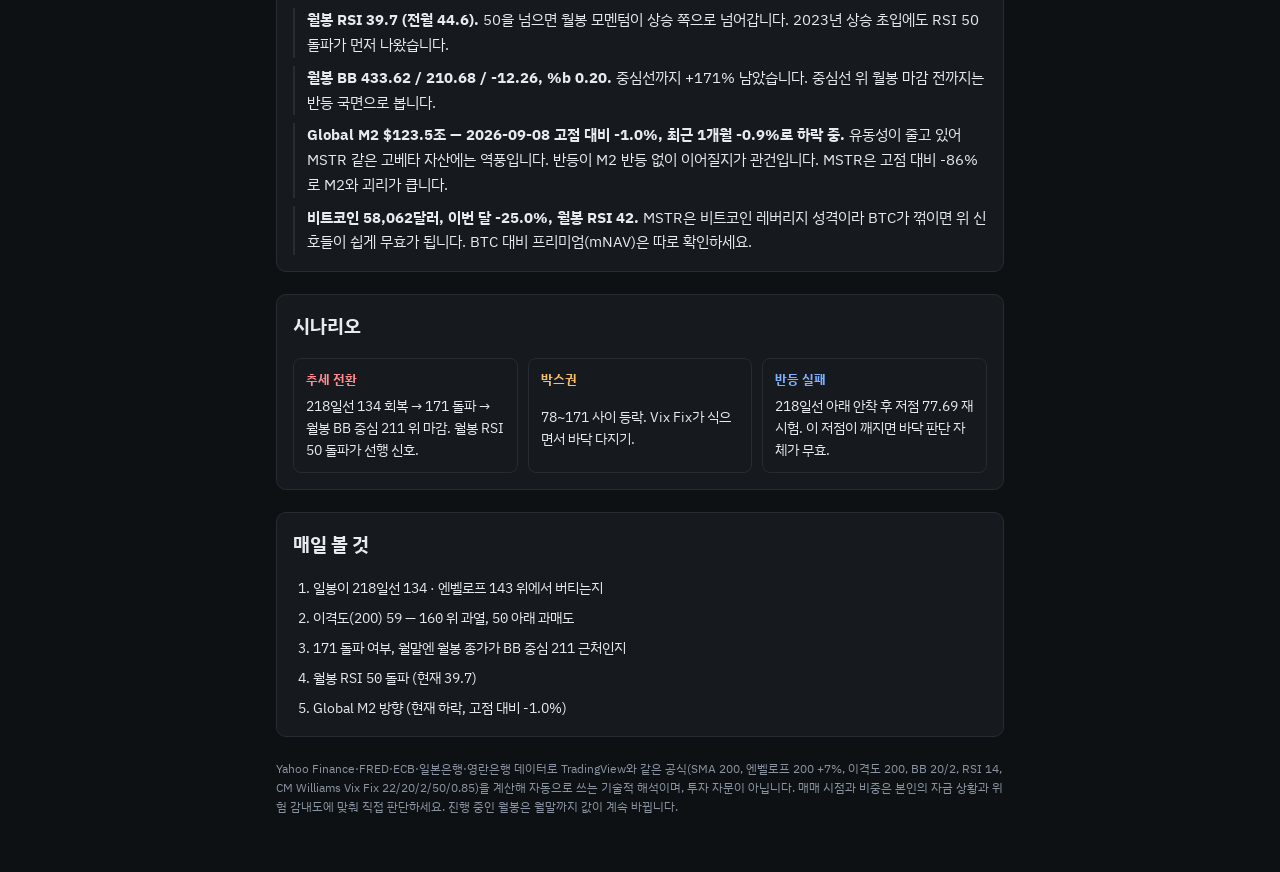
==== commit bf35b787: "data: 2026-11-21 11:55" ====
--- a/report.html
+++ b/report.html
@@ -58,7 +58,7 @@
   a { color:var(--accent); }
   .on { color:var(--ok); }
  tr.cur td { color:var(--accent); font-weight:600; } .alist { list-style:none; margin:0; padding:0; display:grid; gap:6px; font-size:14px; } .alist li { color:var(--muted); } .alist li.on { color:var(--fg); } .alist li.on span { color:var(--ok); } .alist li.warn span { color:var(--warn); } .alist em { font-style:normal; font-family:var(--mono); font-size:12px; color:var(--muted); margin-left:6px; } .st-투매,.st-회복 { background:rgba(90,212,69,.16); color:#8be37a; } .st-전환 { background:rgba(41,98,255,.2); color:#8fb0ff; } .st-과열 { background:rgba(229,72,77,.16); color:#ff8a8d; } .st-관망 { background:rgba(139,148,162,.18); color:#c9cfd8; }</style></head><body><div class="wrap">
-<header><span class="eyebrow">2026.11.21 20:06 자동 생성 · 시세 11.21 20:05 KST · <a href="./">차트 보기</a></span>
+<header><span class="eyebrow">2026.11.21 20:55 자동 생성 · 시세 11.21 20:54 KST · <a href="./">차트 보기</a></span>
 <h1>MSTR 기술적 점검</h1></header>
 
 <div class="bl"><h3>한 줄 판단</h3>
@@ -80,7 +80,7 @@
 <tr><td>사상 최고가 (24.11.21)</td><td class="r">543.00</td><td class="r up">+597.9%</td><td>현재 고점 대비 -86%</td></tr><tr><td>월봉 BB 중심</td><td class="r">210.68</td><td class="r up">+170.8%</td><td>추세 전환 확인선. 여기 위 월봉 마감이 핵심</td></tr><tr><td>최근 120일 고점</td><td class="r">171.19</td><td class="r up">+120.0%</td><td>직전 스윙 고점. 1차 저항</td></tr><tr><td>218일선 +7% 엔벨로프</td><td class="r">143.03</td><td class="r up">+83.8%</td><td>이 위에서 버티면 추세 강화</td></tr><tr><td>218일선</td><td class="r">133.68</td><td class="r up">+71.8%</td><td>장기 추세선. 회복해야 바닥 확인</td></tr><tr class="cur"><td>현재가</td><td class="r">77.80</td><td class="r">—</td><td></td></tr><tr><td>최근 저점 (26.11.20)</td><td class="r">77.69</td><td class="r dn">-0.1%</td><td>바닥 신호가 무효가 되는 선</td></tr>
 </tbody></table></div></section>
 
-<section class="card"><h2>해석</h2><div class="read"><p><b>일봉: 218일선 133.68 · +7% 엔벨로프 143.03.</b> 현재가는 218일선 아래입니다. 장기 추세는 아직 하락입니다.</p><p><b>이격도(200) 59.</b> 최근 1년 범위 35~123. 과열선 160까지 101포인트, 과매도선 50과는 9포인트 떨어져 있습니다.</p><p><b>월봉 Vix Fix: 최근 12개월 중 9개월이 녹색(투매).</b> 과거 녹색 군집 시작: 2017.07, 2022.01, 2025.11. 2022년 군집 뒤에는 바닥을 잡고 2023~24년 대세 상승으로 갔습니다. 이번 달도 녹색으로 공포가 진행 중입니다.</p><p><b>월봉 RSI 39.7 (전월 44.6).</b> 50을 넘으면 월봉 모멘텀이 상승 쪽으로 넘어갑니다. 2023년 상승 초입에도 RSI 50 돌파가 먼저 나왔습니다.</p><p><b>월봉 BB 433.62 / 210.68 / -12.26, %b 0.20.</b> 중심선까지 +171% 남았습니다. 중심선 위 월봉 마감 전까지는 반등 국면으로 봅니다.</p><p><b>Global M2 $123.5조 — 2026-09-08 고점 대비 -1.0%, 최근 1개월 -0.9%로 하락 중.</b> 유동성이 줄고 있어 MSTR 같은 고베타 자산에는 역풍입니다. 반등이 M2 반등 없이 이어질지가 관건입니다. MSTR은 고점 대비 -86%로 M2와 괴리가 큽니다.</p><p><b>비트코인 57,830달러, 이번 달 -25.3%, 월봉 RSI 42.</b> MSTR은 비트코인 레버리지 성격이라 BTC가 꺾이면 위 신호들이 쉽게 무효가 됩니다. BTC 대비 프리미엄(mNAV)은 따로 확인하세요.</p></div></section>
+<section class="card"><h2>해석</h2><div class="read"><p><b>일봉: 218일선 133.68 · +7% 엔벨로프 143.03.</b> 현재가는 218일선 아래입니다. 장기 추세는 아직 하락입니다.</p><p><b>이격도(200) 59.</b> 최근 1년 범위 35~123. 과열선 160까지 101포인트, 과매도선 50과는 9포인트 떨어져 있습니다.</p><p><b>월봉 Vix Fix: 최근 12개월 중 9개월이 녹색(투매).</b> 과거 녹색 군집 시작: 2017.07, 2022.01, 2025.11. 2022년 군집 뒤에는 바닥을 잡고 2023~24년 대세 상승으로 갔습니다. 이번 달도 녹색으로 공포가 진행 중입니다.</p><p><b>월봉 RSI 39.7 (전월 44.6).</b> 50을 넘으면 월봉 모멘텀이 상승 쪽으로 넘어갑니다. 2023년 상승 초입에도 RSI 50 돌파가 먼저 나왔습니다.</p><p><b>월봉 BB 433.62 / 210.68 / -12.26, %b 0.20.</b> 중심선까지 +171% 남았습니다. 중심선 위 월봉 마감 전까지는 반등 국면으로 봅니다.</p><p><b>Global M2 $123.5조 — 2026-09-08 고점 대비 -1.0%, 최근 1개월 -0.9%로 하락 중.</b> 유동성이 줄고 있어 MSTR 같은 고베타 자산에는 역풍입니다. 반등이 M2 반등 없이 이어질지가 관건입니다. MSTR은 고점 대비 -86%로 M2와 괴리가 큽니다.</p><p><b>비트코인 58,062달러, 이번 달 -25.0%, 월봉 RSI 42.</b> MSTR은 비트코인 레버리지 성격이라 BTC가 꺾이면 위 신호들이 쉽게 무효가 됩니다. BTC 대비 프리미엄(mNAV)은 따로 확인하세요.</p></div></section>
 
 <section class="card"><h2>시나리오</h2><div class="sc">
 <div><span class="h b">추세 전환</span><span>218일선 134 회복 → 171 돌파 → 월봉 BB 중심 211 위 마감. 월봉 RSI 50 돌파가 선행 신호.</span></div>
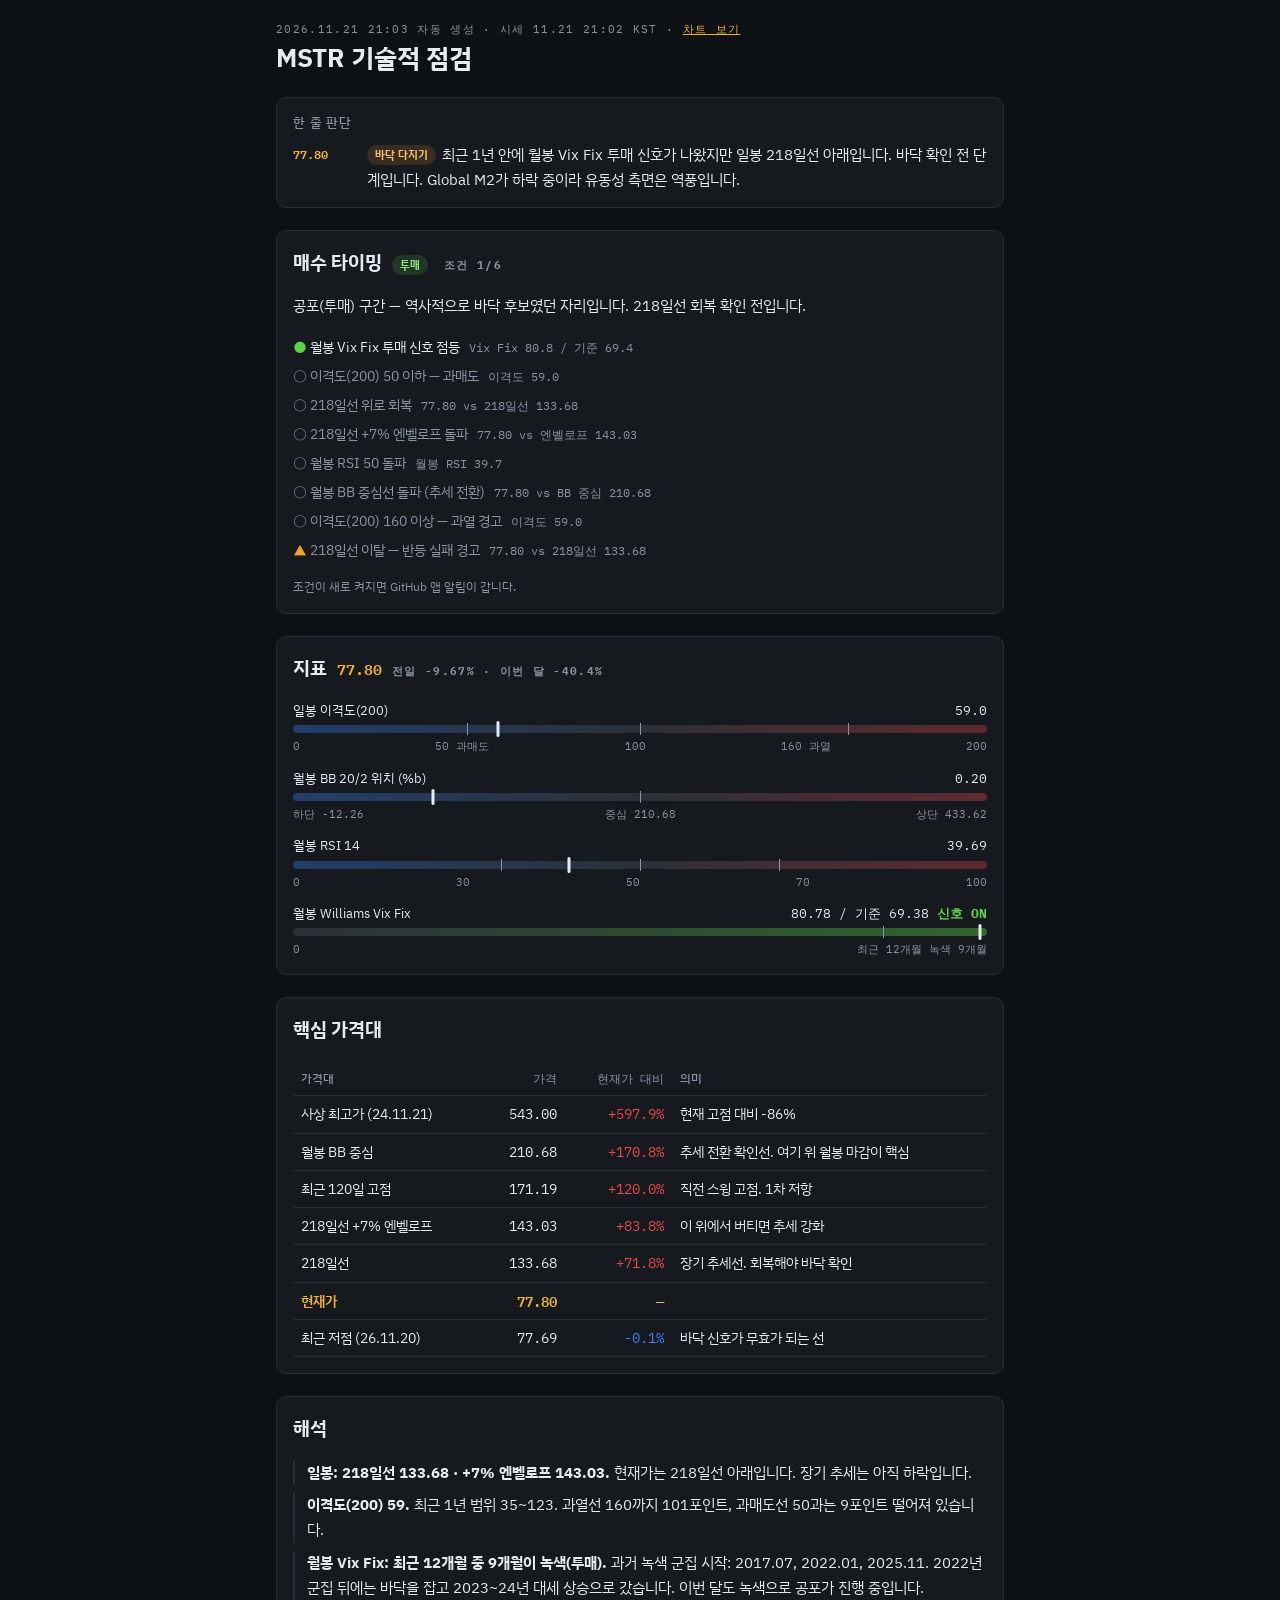
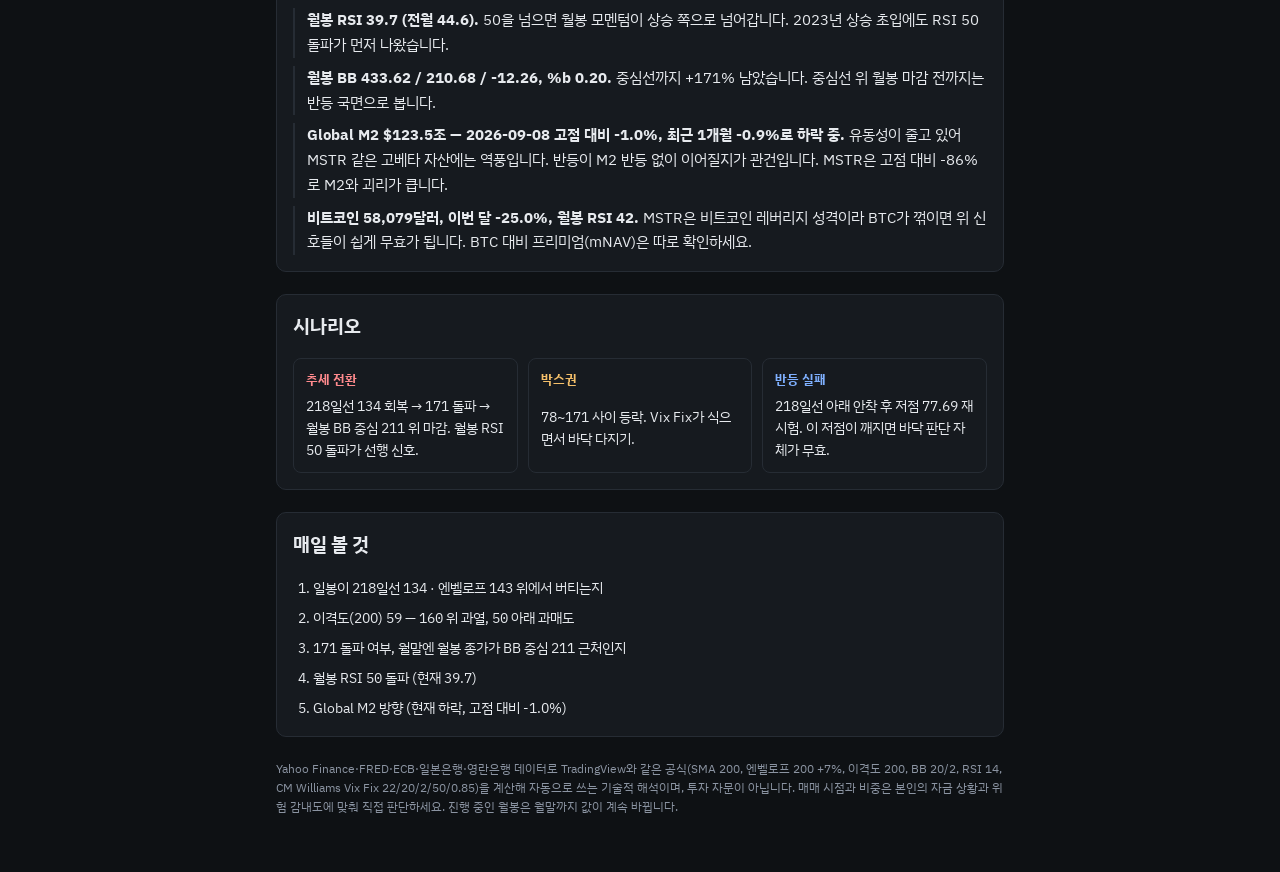
==== commit f1884ed4: "data: 2026-11-21 12:03" ====
--- a/report.html
+++ b/report.html
@@ -58,7 +58,7 @@
   a { color:var(--accent); }
   .on { color:var(--ok); }
  tr.cur td { color:var(--accent); font-weight:600; } .alist { list-style:none; margin:0; padding:0; display:grid; gap:6px; font-size:14px; } .alist li { color:var(--muted); } .alist li.on { color:var(--fg); } .alist li.on span { color:var(--ok); } .alist li.warn span { color:var(--warn); } .alist em { font-style:normal; font-family:var(--mono); font-size:12px; color:var(--muted); margin-left:6px; } .st-투매,.st-회복 { background:rgba(90,212,69,.16); color:#8be37a; } .st-전환 { background:rgba(41,98,255,.2); color:#8fb0ff; } .st-과열 { background:rgba(229,72,77,.16); color:#ff8a8d; } .st-관망 { background:rgba(139,148,162,.18); color:#c9cfd8; }</style></head><body><div class="wrap">
-<header><span class="eyebrow">2026.11.21 20:55 자동 생성 · 시세 11.21 20:54 KST · <a href="./">차트 보기</a></span>
+<header><span class="eyebrow">2026.11.21 21:03 자동 생성 · 시세 11.21 21:02 KST · <a href="./">차트 보기</a></span>
 <h1>MSTR 기술적 점검</h1></header>
 
 <div class="bl"><h3>한 줄 판단</h3>
@@ -80,7 +80,7 @@
 <tr><td>사상 최고가 (24.11.21)</td><td class="r">543.00</td><td class="r up">+597.9%</td><td>현재 고점 대비 -86%</td></tr><tr><td>월봉 BB 중심</td><td class="r">210.68</td><td class="r up">+170.8%</td><td>추세 전환 확인선. 여기 위 월봉 마감이 핵심</td></tr><tr><td>최근 120일 고점</td><td class="r">171.19</td><td class="r up">+120.0%</td><td>직전 스윙 고점. 1차 저항</td></tr><tr><td>218일선 +7% 엔벨로프</td><td class="r">143.03</td><td class="r up">+83.8%</td><td>이 위에서 버티면 추세 강화</td></tr><tr><td>218일선</td><td class="r">133.68</td><td class="r up">+71.8%</td><td>장기 추세선. 회복해야 바닥 확인</td></tr><tr class="cur"><td>현재가</td><td class="r">77.80</td><td class="r">—</td><td></td></tr><tr><td>최근 저점 (26.11.20)</td><td class="r">77.69</td><td class="r dn">-0.1%</td><td>바닥 신호가 무효가 되는 선</td></tr>
 </tbody></table></div></section>
 
-<section class="card"><h2>해석</h2><div class="read"><p><b>일봉: 218일선 133.68 · +7% 엔벨로프 143.03.</b> 현재가는 218일선 아래입니다. 장기 추세는 아직 하락입니다.</p><p><b>이격도(200) 59.</b> 최근 1년 범위 35~123. 과열선 160까지 101포인트, 과매도선 50과는 9포인트 떨어져 있습니다.</p><p><b>월봉 Vix Fix: 최근 12개월 중 9개월이 녹색(투매).</b> 과거 녹색 군집 시작: 2017.07, 2022.01, 2025.11. 2022년 군집 뒤에는 바닥을 잡고 2023~24년 대세 상승으로 갔습니다. 이번 달도 녹색으로 공포가 진행 중입니다.</p><p><b>월봉 RSI 39.7 (전월 44.6).</b> 50을 넘으면 월봉 모멘텀이 상승 쪽으로 넘어갑니다. 2023년 상승 초입에도 RSI 50 돌파가 먼저 나왔습니다.</p><p><b>월봉 BB 433.62 / 210.68 / -12.26, %b 0.20.</b> 중심선까지 +171% 남았습니다. 중심선 위 월봉 마감 전까지는 반등 국면으로 봅니다.</p><p><b>Global M2 $123.5조 — 2026-09-08 고점 대비 -1.0%, 최근 1개월 -0.9%로 하락 중.</b> 유동성이 줄고 있어 MSTR 같은 고베타 자산에는 역풍입니다. 반등이 M2 반등 없이 이어질지가 관건입니다. MSTR은 고점 대비 -86%로 M2와 괴리가 큽니다.</p><p><b>비트코인 58,062달러, 이번 달 -25.0%, 월봉 RSI 42.</b> MSTR은 비트코인 레버리지 성격이라 BTC가 꺾이면 위 신호들이 쉽게 무효가 됩니다. BTC 대비 프리미엄(mNAV)은 따로 확인하세요.</p></div></section>
+<section class="card"><h2>해석</h2><div class="read"><p><b>일봉: 218일선 133.68 · +7% 엔벨로프 143.03.</b> 현재가는 218일선 아래입니다. 장기 추세는 아직 하락입니다.</p><p><b>이격도(200) 59.</b> 최근 1년 범위 35~123. 과열선 160까지 101포인트, 과매도선 50과는 9포인트 떨어져 있습니다.</p><p><b>월봉 Vix Fix: 최근 12개월 중 9개월이 녹색(투매).</b> 과거 녹색 군집 시작: 2017.07, 2022.01, 2025.11. 2022년 군집 뒤에는 바닥을 잡고 2023~24년 대세 상승으로 갔습니다. 이번 달도 녹색으로 공포가 진행 중입니다.</p><p><b>월봉 RSI 39.7 (전월 44.6).</b> 50을 넘으면 월봉 모멘텀이 상승 쪽으로 넘어갑니다. 2023년 상승 초입에도 RSI 50 돌파가 먼저 나왔습니다.</p><p><b>월봉 BB 433.62 / 210.68 / -12.26, %b 0.20.</b> 중심선까지 +171% 남았습니다. 중심선 위 월봉 마감 전까지는 반등 국면으로 봅니다.</p><p><b>Global M2 $123.5조 — 2026-09-08 고점 대비 -1.0%, 최근 1개월 -0.9%로 하락 중.</b> 유동성이 줄고 있어 MSTR 같은 고베타 자산에는 역풍입니다. 반등이 M2 반등 없이 이어질지가 관건입니다. MSTR은 고점 대비 -86%로 M2와 괴리가 큽니다.</p><p><b>비트코인 58,079달러, 이번 달 -25.0%, 월봉 RSI 42.</b> MSTR은 비트코인 레버리지 성격이라 BTC가 꺾이면 위 신호들이 쉽게 무효가 됩니다. BTC 대비 프리미엄(mNAV)은 따로 확인하세요.</p></div></section>
 
 <section class="card"><h2>시나리오</h2><div class="sc">
 <div><span class="h b">추세 전환</span><span>218일선 134 회복 → 171 돌파 → 월봉 BB 중심 211 위 마감. 월봉 RSI 50 돌파가 선행 신호.</span></div>
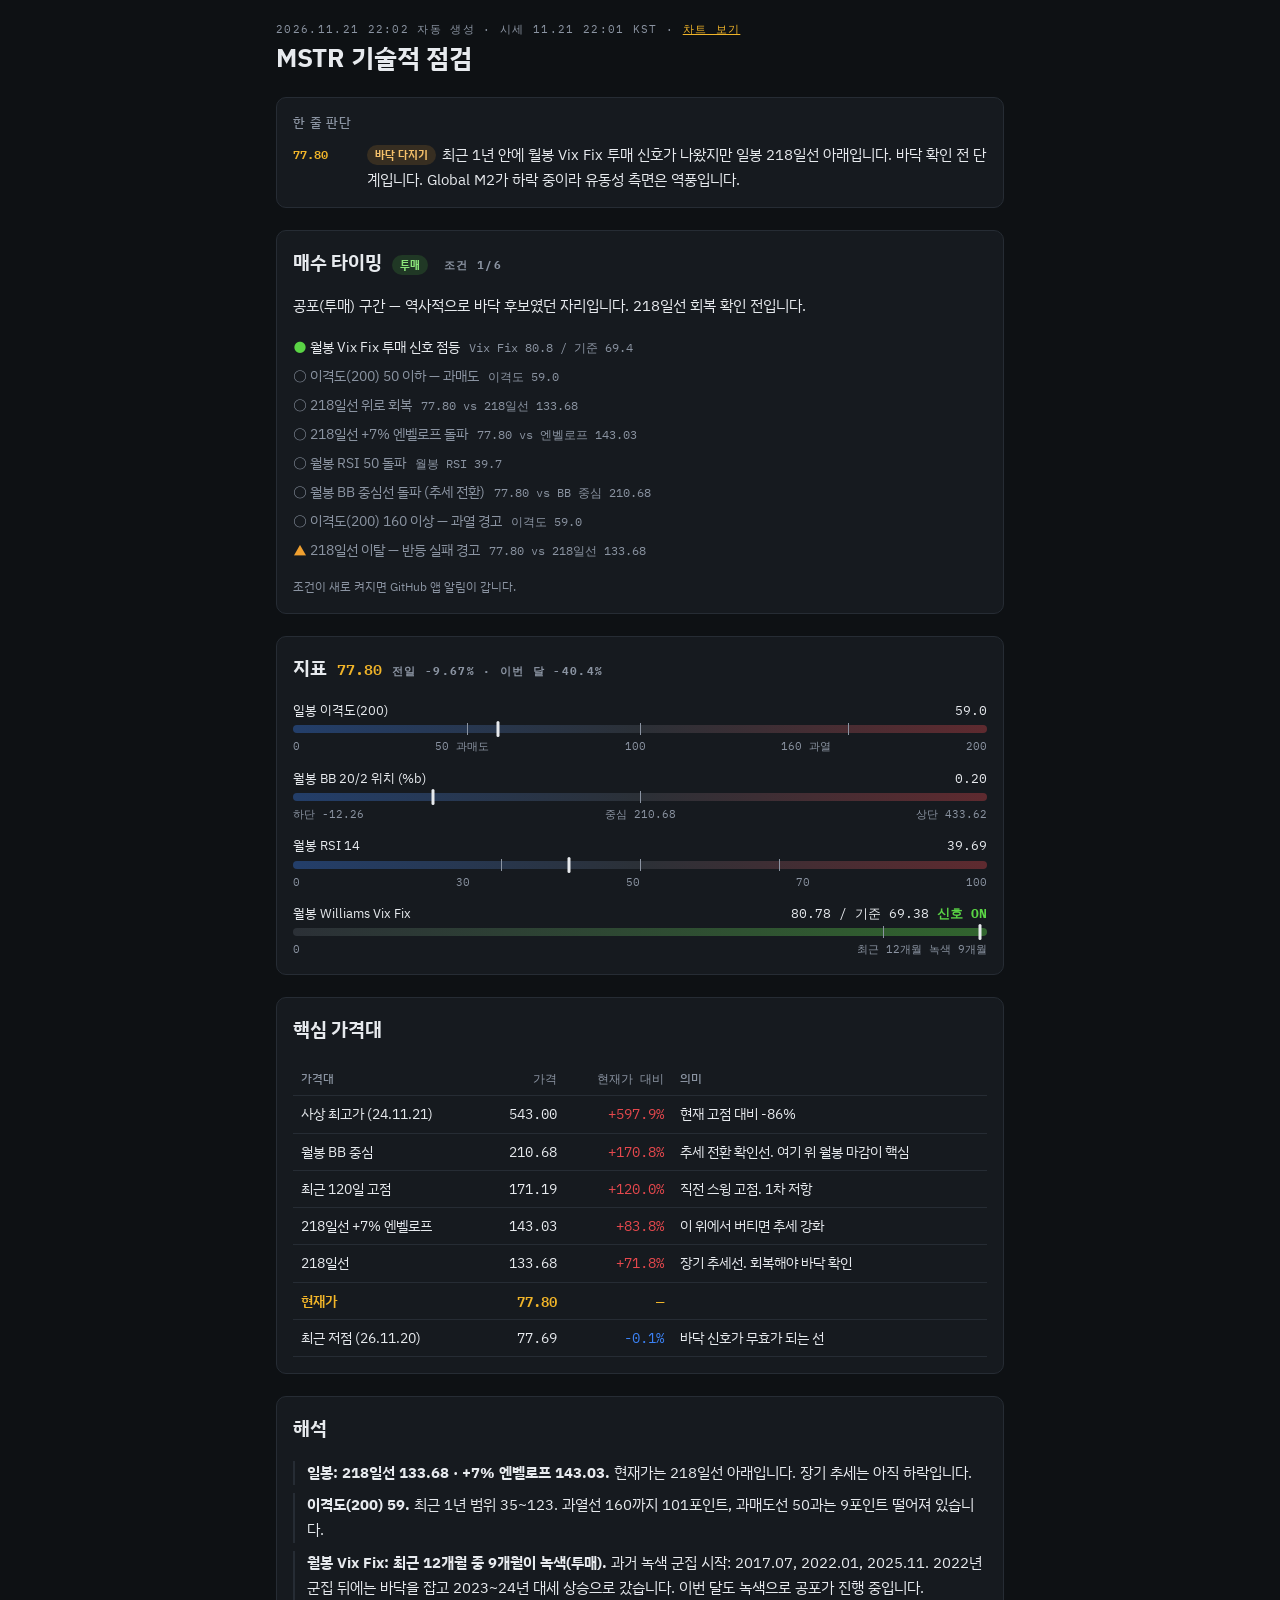
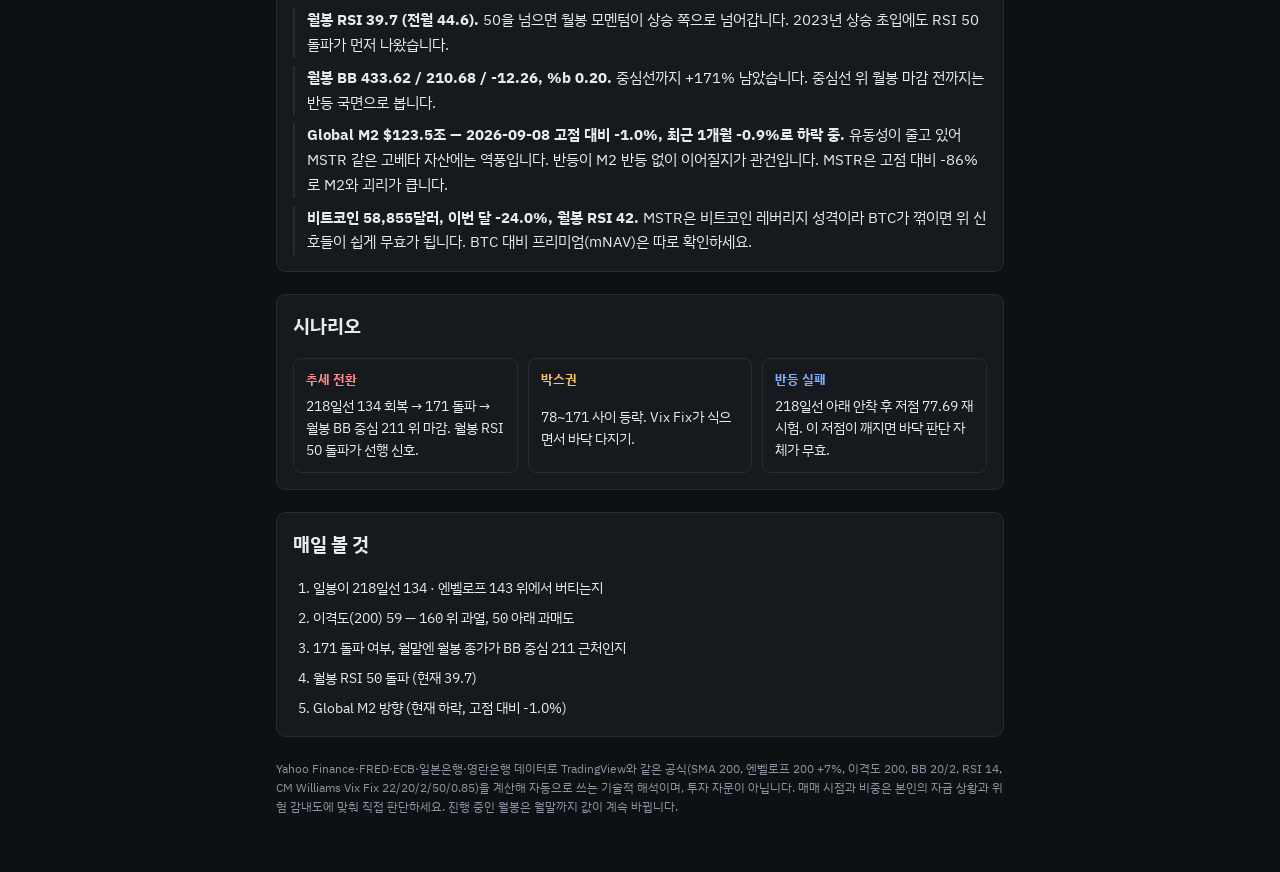
==== commit 118ca800: "data: 2026-11-21 13:02" ====
--- a/report.html
+++ b/report.html
@@ -58,7 +58,7 @@
   a { color:var(--accent); }
   .on { color:var(--ok); }
  tr.cur td { color:var(--accent); font-weight:600; } .alist { list-style:none; margin:0; padding:0; display:grid; gap:6px; font-size:14px; } .alist li { color:var(--muted); } .alist li.on { color:var(--fg); } .alist li.on span { color:var(--ok); } .alist li.warn span { color:var(--warn); } .alist em { font-style:normal; font-family:var(--mono); font-size:12px; color:var(--muted); margin-left:6px; } .st-투매,.st-회복 { background:rgba(90,212,69,.16); color:#8be37a; } .st-전환 { background:rgba(41,98,255,.2); color:#8fb0ff; } .st-과열 { background:rgba(229,72,77,.16); color:#ff8a8d; } .st-관망 { background:rgba(139,148,162,.18); color:#c9cfd8; }</style></head><body><div class="wrap">
-<header><span class="eyebrow">2026.11.21 21:03 자동 생성 · 시세 11.21 21:02 KST · <a href="./">차트 보기</a></span>
+<header><span class="eyebrow">2026.11.21 22:02 자동 생성 · 시세 11.21 22:01 KST · <a href="./">차트 보기</a></span>
 <h1>MSTR 기술적 점검</h1></header>
 
 <div class="bl"><h3>한 줄 판단</h3>
@@ -80,7 +80,7 @@
 <tr><td>사상 최고가 (24.11.21)</td><td class="r">543.00</td><td class="r up">+597.9%</td><td>현재 고점 대비 -86%</td></tr><tr><td>월봉 BB 중심</td><td class="r">210.68</td><td class="r up">+170.8%</td><td>추세 전환 확인선. 여기 위 월봉 마감이 핵심</td></tr><tr><td>최근 120일 고점</td><td class="r">171.19</td><td class="r up">+120.0%</td><td>직전 스윙 고점. 1차 저항</td></tr><tr><td>218일선 +7% 엔벨로프</td><td class="r">143.03</td><td class="r up">+83.8%</td><td>이 위에서 버티면 추세 강화</td></tr><tr><td>218일선</td><td class="r">133.68</td><td class="r up">+71.8%</td><td>장기 추세선. 회복해야 바닥 확인</td></tr><tr class="cur"><td>현재가</td><td class="r">77.80</td><td class="r">—</td><td></td></tr><tr><td>최근 저점 (26.11.20)</td><td class="r">77.69</td><td class="r dn">-0.1%</td><td>바닥 신호가 무효가 되는 선</td></tr>
 </tbody></table></div></section>
 
-<section class="card"><h2>해석</h2><div class="read"><p><b>일봉: 218일선 133.68 · +7% 엔벨로프 143.03.</b> 현재가는 218일선 아래입니다. 장기 추세는 아직 하락입니다.</p><p><b>이격도(200) 59.</b> 최근 1년 범위 35~123. 과열선 160까지 101포인트, 과매도선 50과는 9포인트 떨어져 있습니다.</p><p><b>월봉 Vix Fix: 최근 12개월 중 9개월이 녹색(투매).</b> 과거 녹색 군집 시작: 2017.07, 2022.01, 2025.11. 2022년 군집 뒤에는 바닥을 잡고 2023~24년 대세 상승으로 갔습니다. 이번 달도 녹색으로 공포가 진행 중입니다.</p><p><b>월봉 RSI 39.7 (전월 44.6).</b> 50을 넘으면 월봉 모멘텀이 상승 쪽으로 넘어갑니다. 2023년 상승 초입에도 RSI 50 돌파가 먼저 나왔습니다.</p><p><b>월봉 BB 433.62 / 210.68 / -12.26, %b 0.20.</b> 중심선까지 +171% 남았습니다. 중심선 위 월봉 마감 전까지는 반등 국면으로 봅니다.</p><p><b>Global M2 $123.5조 — 2026-09-08 고점 대비 -1.0%, 최근 1개월 -0.9%로 하락 중.</b> 유동성이 줄고 있어 MSTR 같은 고베타 자산에는 역풍입니다. 반등이 M2 반등 없이 이어질지가 관건입니다. MSTR은 고점 대비 -86%로 M2와 괴리가 큽니다.</p><p><b>비트코인 58,079달러, 이번 달 -25.0%, 월봉 RSI 42.</b> MSTR은 비트코인 레버리지 성격이라 BTC가 꺾이면 위 신호들이 쉽게 무효가 됩니다. BTC 대비 프리미엄(mNAV)은 따로 확인하세요.</p></div></section>
+<section class="card"><h2>해석</h2><div class="read"><p><b>일봉: 218일선 133.68 · +7% 엔벨로프 143.03.</b> 현재가는 218일선 아래입니다. 장기 추세는 아직 하락입니다.</p><p><b>이격도(200) 59.</b> 최근 1년 범위 35~123. 과열선 160까지 101포인트, 과매도선 50과는 9포인트 떨어져 있습니다.</p><p><b>월봉 Vix Fix: 최근 12개월 중 9개월이 녹색(투매).</b> 과거 녹색 군집 시작: 2017.07, 2022.01, 2025.11. 2022년 군집 뒤에는 바닥을 잡고 2023~24년 대세 상승으로 갔습니다. 이번 달도 녹색으로 공포가 진행 중입니다.</p><p><b>월봉 RSI 39.7 (전월 44.6).</b> 50을 넘으면 월봉 모멘텀이 상승 쪽으로 넘어갑니다. 2023년 상승 초입에도 RSI 50 돌파가 먼저 나왔습니다.</p><p><b>월봉 BB 433.62 / 210.68 / -12.26, %b 0.20.</b> 중심선까지 +171% 남았습니다. 중심선 위 월봉 마감 전까지는 반등 국면으로 봅니다.</p><p><b>Global M2 $123.5조 — 2026-09-08 고점 대비 -1.0%, 최근 1개월 -0.9%로 하락 중.</b> 유동성이 줄고 있어 MSTR 같은 고베타 자산에는 역풍입니다. 반등이 M2 반등 없이 이어질지가 관건입니다. MSTR은 고점 대비 -86%로 M2와 괴리가 큽니다.</p><p><b>비트코인 58,855달러, 이번 달 -24.0%, 월봉 RSI 42.</b> MSTR은 비트코인 레버리지 성격이라 BTC가 꺾이면 위 신호들이 쉽게 무효가 됩니다. BTC 대비 프리미엄(mNAV)은 따로 확인하세요.</p></div></section>
 
 <section class="card"><h2>시나리오</h2><div class="sc">
 <div><span class="h b">추세 전환</span><span>218일선 134 회복 → 171 돌파 → 월봉 BB 중심 211 위 마감. 월봉 RSI 50 돌파가 선행 신호.</span></div>
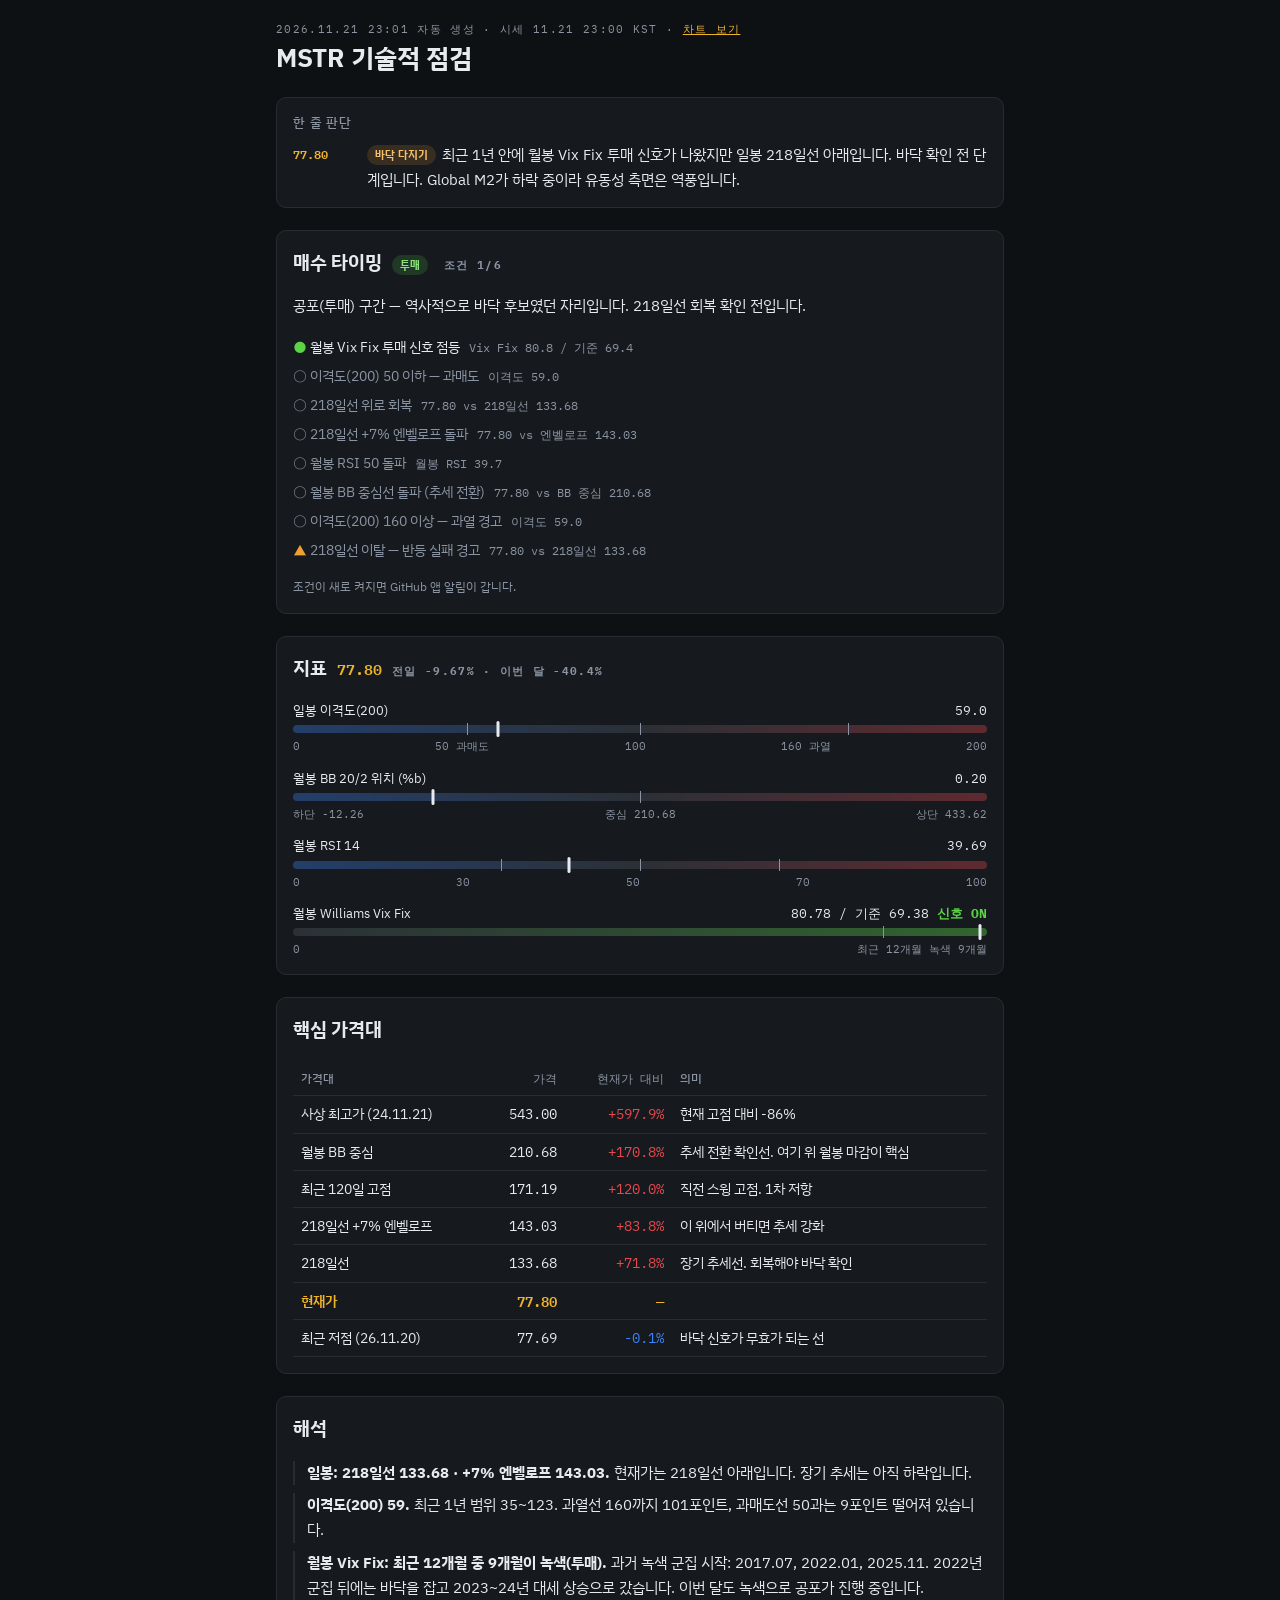
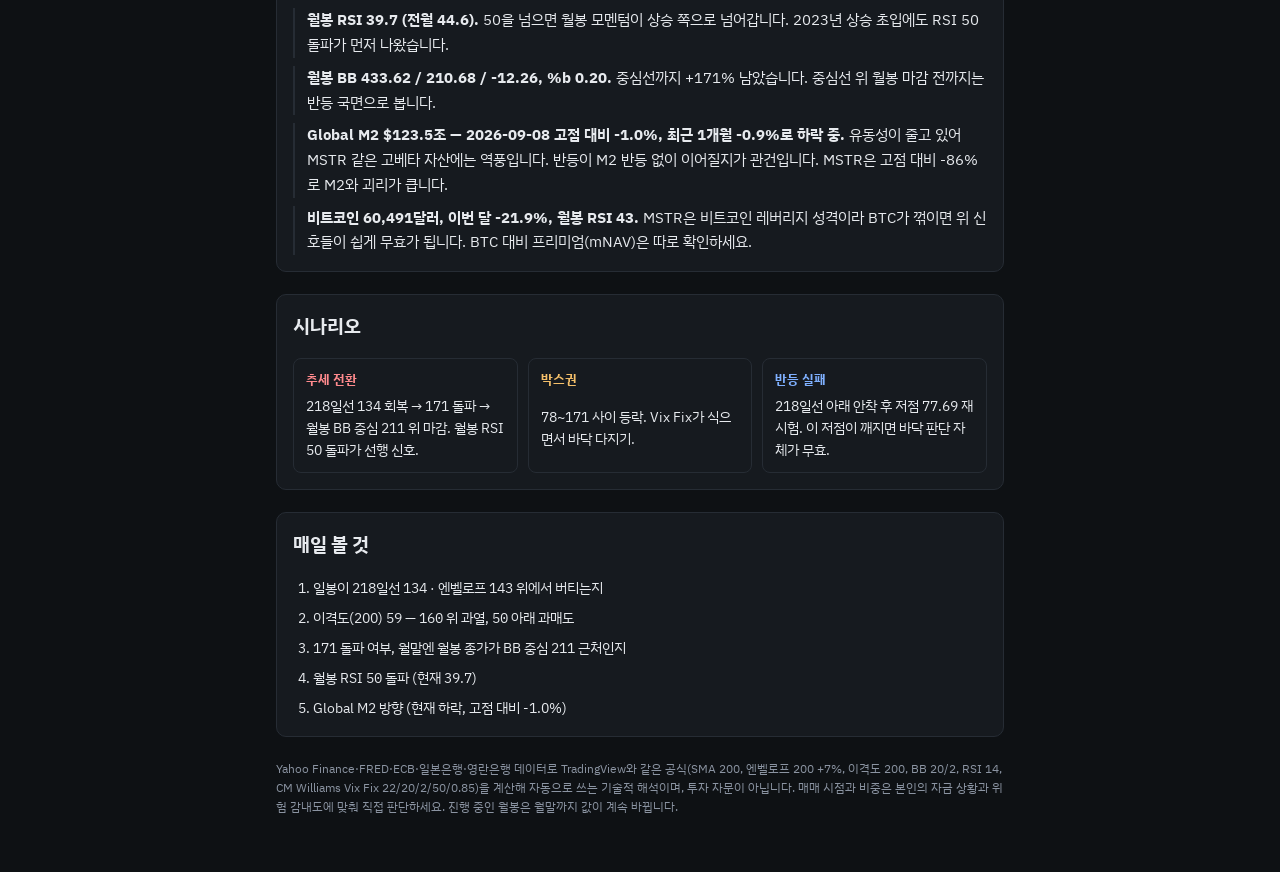
==== commit d45f7c66: "data: 2026-11-21 14:01" ====
--- a/report.html
+++ b/report.html
@@ -58,7 +58,7 @@
   a { color:var(--accent); }
   .on { color:var(--ok); }
  tr.cur td { color:var(--accent); font-weight:600; } .alist { list-style:none; margin:0; padding:0; display:grid; gap:6px; font-size:14px; } .alist li { color:var(--muted); } .alist li.on { color:var(--fg); } .alist li.on span { color:var(--ok); } .alist li.warn span { color:var(--warn); } .alist em { font-style:normal; font-family:var(--mono); font-size:12px; color:var(--muted); margin-left:6px; } .st-투매,.st-회복 { background:rgba(90,212,69,.16); color:#8be37a; } .st-전환 { background:rgba(41,98,255,.2); color:#8fb0ff; } .st-과열 { background:rgba(229,72,77,.16); color:#ff8a8d; } .st-관망 { background:rgba(139,148,162,.18); color:#c9cfd8; }</style></head><body><div class="wrap">
-<header><span class="eyebrow">2026.11.21 22:02 자동 생성 · 시세 11.21 22:01 KST · <a href="./">차트 보기</a></span>
+<header><span class="eyebrow">2026.11.21 23:01 자동 생성 · 시세 11.21 23:00 KST · <a href="./">차트 보기</a></span>
 <h1>MSTR 기술적 점검</h1></header>
 
 <div class="bl"><h3>한 줄 판단</h3>
@@ -80,7 +80,7 @@
 <tr><td>사상 최고가 (24.11.21)</td><td class="r">543.00</td><td class="r up">+597.9%</td><td>현재 고점 대비 -86%</td></tr><tr><td>월봉 BB 중심</td><td class="r">210.68</td><td class="r up">+170.8%</td><td>추세 전환 확인선. 여기 위 월봉 마감이 핵심</td></tr><tr><td>최근 120일 고점</td><td class="r">171.19</td><td class="r up">+120.0%</td><td>직전 스윙 고점. 1차 저항</td></tr><tr><td>218일선 +7% 엔벨로프</td><td class="r">143.03</td><td class="r up">+83.8%</td><td>이 위에서 버티면 추세 강화</td></tr><tr><td>218일선</td><td class="r">133.68</td><td class="r up">+71.8%</td><td>장기 추세선. 회복해야 바닥 확인</td></tr><tr class="cur"><td>현재가</td><td class="r">77.80</td><td class="r">—</td><td></td></tr><tr><td>최근 저점 (26.11.20)</td><td class="r">77.69</td><td class="r dn">-0.1%</td><td>바닥 신호가 무효가 되는 선</td></tr>
 </tbody></table></div></section>
 
-<section class="card"><h2>해석</h2><div class="read"><p><b>일봉: 218일선 133.68 · +7% 엔벨로프 143.03.</b> 현재가는 218일선 아래입니다. 장기 추세는 아직 하락입니다.</p><p><b>이격도(200) 59.</b> 최근 1년 범위 35~123. 과열선 160까지 101포인트, 과매도선 50과는 9포인트 떨어져 있습니다.</p><p><b>월봉 Vix Fix: 최근 12개월 중 9개월이 녹색(투매).</b> 과거 녹색 군집 시작: 2017.07, 2022.01, 2025.11. 2022년 군집 뒤에는 바닥을 잡고 2023~24년 대세 상승으로 갔습니다. 이번 달도 녹색으로 공포가 진행 중입니다.</p><p><b>월봉 RSI 39.7 (전월 44.6).</b> 50을 넘으면 월봉 모멘텀이 상승 쪽으로 넘어갑니다. 2023년 상승 초입에도 RSI 50 돌파가 먼저 나왔습니다.</p><p><b>월봉 BB 433.62 / 210.68 / -12.26, %b 0.20.</b> 중심선까지 +171% 남았습니다. 중심선 위 월봉 마감 전까지는 반등 국면으로 봅니다.</p><p><b>Global M2 $123.5조 — 2026-09-08 고점 대비 -1.0%, 최근 1개월 -0.9%로 하락 중.</b> 유동성이 줄고 있어 MSTR 같은 고베타 자산에는 역풍입니다. 반등이 M2 반등 없이 이어질지가 관건입니다. MSTR은 고점 대비 -86%로 M2와 괴리가 큽니다.</p><p><b>비트코인 58,855달러, 이번 달 -24.0%, 월봉 RSI 42.</b> MSTR은 비트코인 레버리지 성격이라 BTC가 꺾이면 위 신호들이 쉽게 무효가 됩니다. BTC 대비 프리미엄(mNAV)은 따로 확인하세요.</p></div></section>
+<section class="card"><h2>해석</h2><div class="read"><p><b>일봉: 218일선 133.68 · +7% 엔벨로프 143.03.</b> 현재가는 218일선 아래입니다. 장기 추세는 아직 하락입니다.</p><p><b>이격도(200) 59.</b> 최근 1년 범위 35~123. 과열선 160까지 101포인트, 과매도선 50과는 9포인트 떨어져 있습니다.</p><p><b>월봉 Vix Fix: 최근 12개월 중 9개월이 녹색(투매).</b> 과거 녹색 군집 시작: 2017.07, 2022.01, 2025.11. 2022년 군집 뒤에는 바닥을 잡고 2023~24년 대세 상승으로 갔습니다. 이번 달도 녹색으로 공포가 진행 중입니다.</p><p><b>월봉 RSI 39.7 (전월 44.6).</b> 50을 넘으면 월봉 모멘텀이 상승 쪽으로 넘어갑니다. 2023년 상승 초입에도 RSI 50 돌파가 먼저 나왔습니다.</p><p><b>월봉 BB 433.62 / 210.68 / -12.26, %b 0.20.</b> 중심선까지 +171% 남았습니다. 중심선 위 월봉 마감 전까지는 반등 국면으로 봅니다.</p><p><b>Global M2 $123.5조 — 2026-09-08 고점 대비 -1.0%, 최근 1개월 -0.9%로 하락 중.</b> 유동성이 줄고 있어 MSTR 같은 고베타 자산에는 역풍입니다. 반등이 M2 반등 없이 이어질지가 관건입니다. MSTR은 고점 대비 -86%로 M2와 괴리가 큽니다.</p><p><b>비트코인 60,491달러, 이번 달 -21.9%, 월봉 RSI 43.</b> MSTR은 비트코인 레버리지 성격이라 BTC가 꺾이면 위 신호들이 쉽게 무효가 됩니다. BTC 대비 프리미엄(mNAV)은 따로 확인하세요.</p></div></section>
 
 <section class="card"><h2>시나리오</h2><div class="sc">
 <div><span class="h b">추세 전환</span><span>218일선 134 회복 → 171 돌파 → 월봉 BB 중심 211 위 마감. 월봉 RSI 50 돌파가 선행 신호.</span></div>
